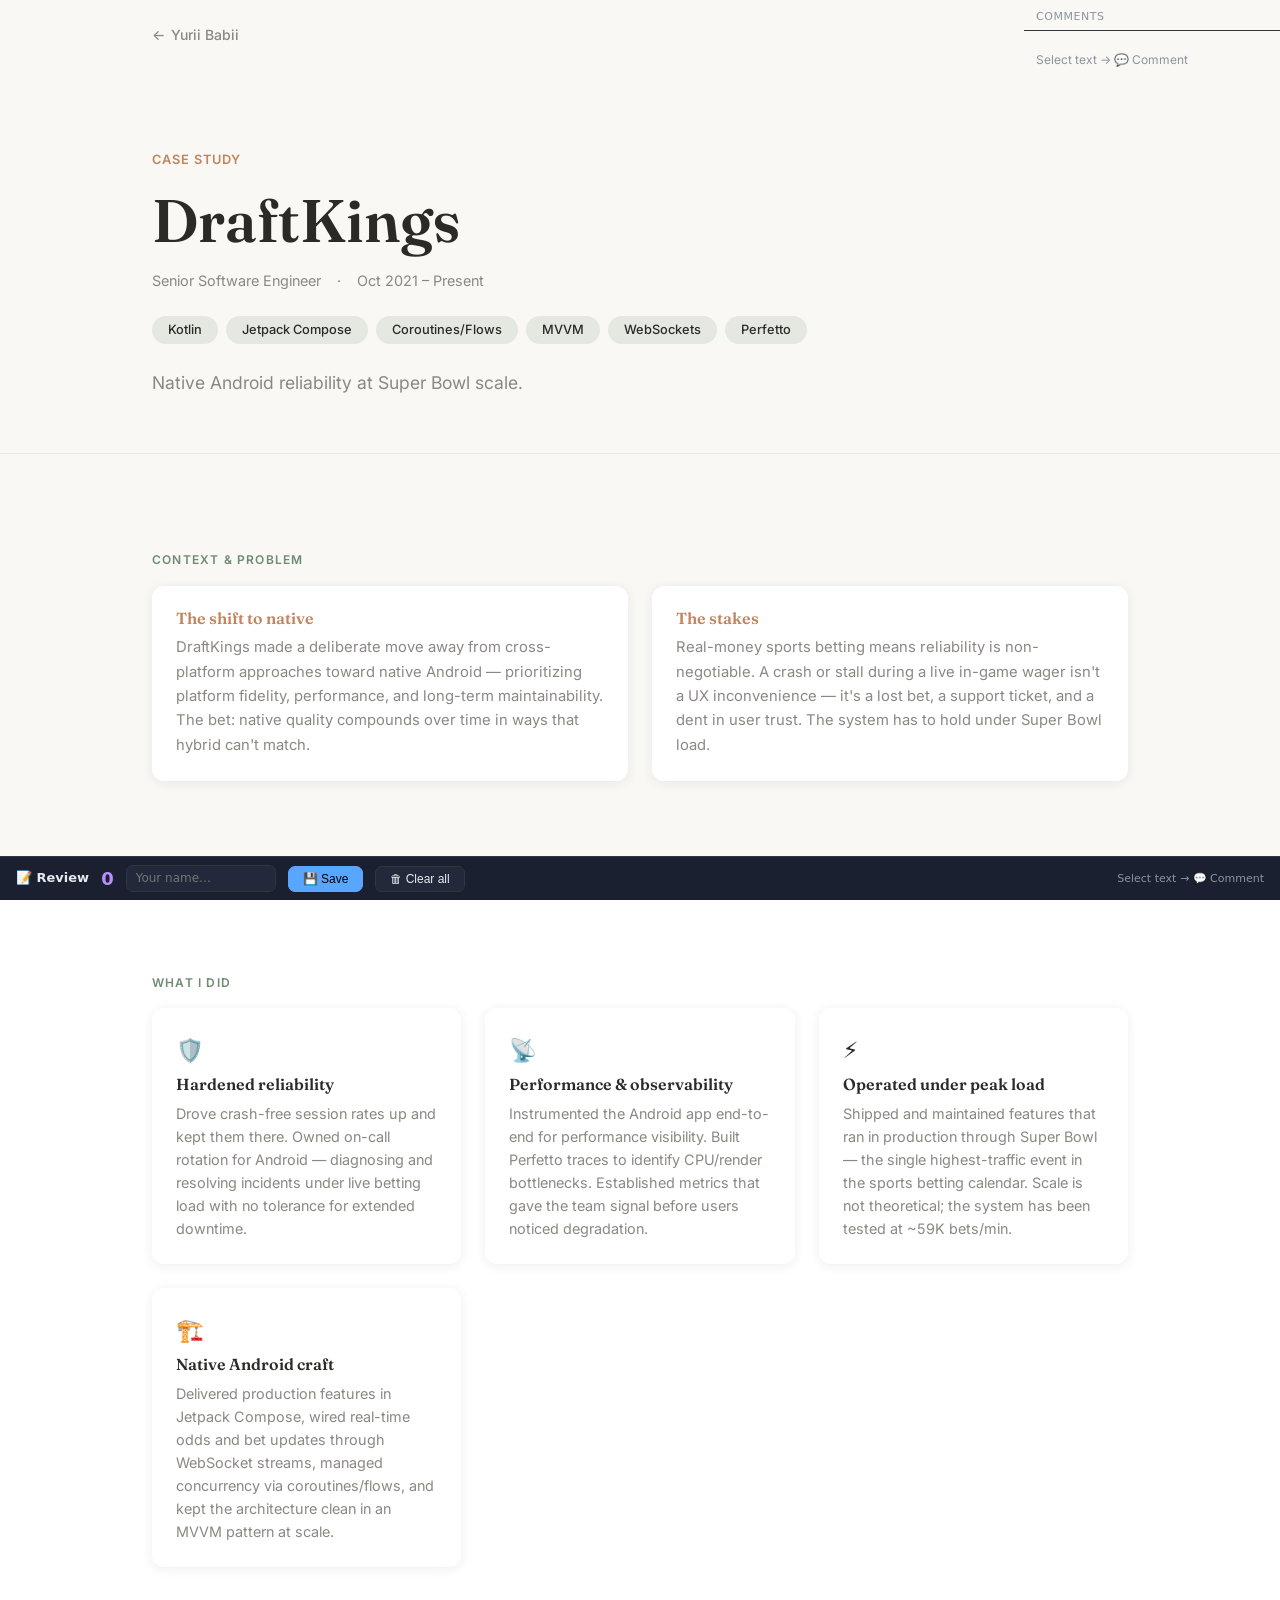
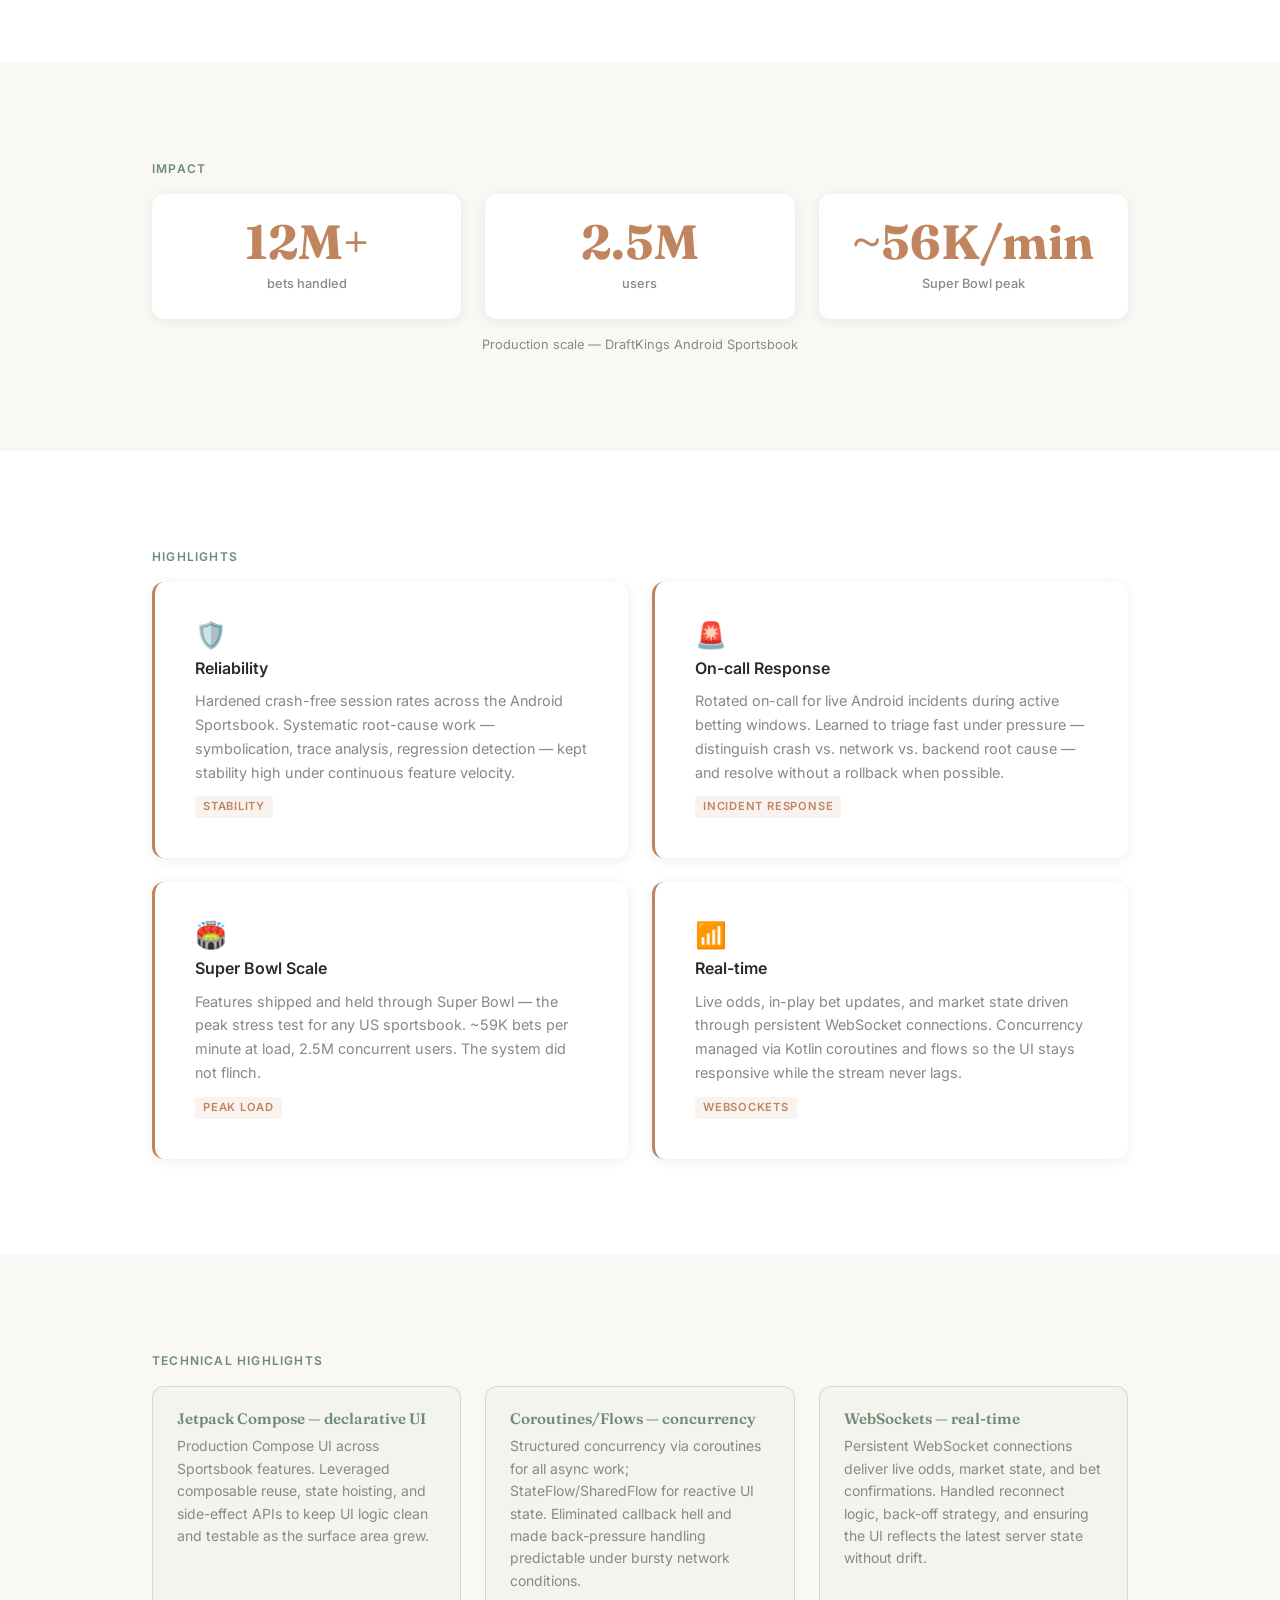
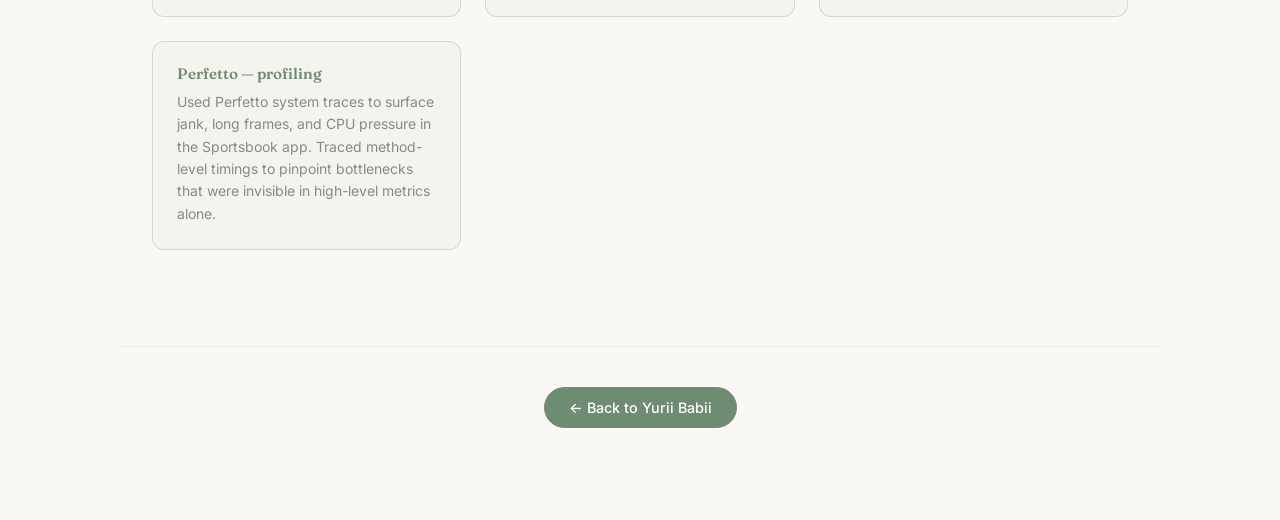
==== case-studies/draftkings.html @ 4979be78 "feat: DraftKings case study (scale + reliability, no screenshots) Co-Authored-By: Claude Sonnet 4.5 " ====
<!DOCTYPE html>
<html lang="en">
<head>
  <meta charset="UTF-8" />
  <meta name="viewport" content="width=device-width, initial-scale=1.0" />
  <title>DraftKings — Case Study — Yurii Babii</title>
  <meta name="description" content="Senior Software Engineer at DraftKings — native Android reliability at Super Bowl scale: 12M+ bets handled, 2.5M users, ~59K bets/min peak." />

  <!-- Open Graph -->
  <meta property="og:title" content="DraftKings — Case Study — Yurii Babii" />
  <meta property="og:description" content="Native Android reliability at Super Bowl scale — Kotlin, Jetpack Compose, WebSockets, Perfetto profiling." />
  <meta property="og:type" content="article" />
  <meta property="og:url" content="https://yuriibabii.github.io/case-studies/draftkings.html" />
  <meta property="og:image" content="../assets/og-image.png" />

  <!-- Favicon -->
  <link rel="icon" href="../assets/favicon.svg" type="image/svg+xml" />

  <!-- Fonts -->
  <link rel="preconnect" href="https://fonts.googleapis.com" />
  <link rel="preconnect" href="https://fonts.gstatic.com" crossorigin />
  <link rel="stylesheet" href="https://fonts.googleapis.com/css2?family=Fraunces:opsz,wght@9..144,400;9..144,600&family=Inter:wght@400;500;600&display=swap" />

  <!-- Shared styles -->
  <link rel="stylesheet" href="../css/style.css" />

  <style>
    /* ── Back link ─────────────────────────────────────── */
    .back-link {
      display: inline-flex;
      align-items: center;
      gap: 0.4rem;
      color: var(--muted);
      text-decoration: none;
      font-size: 0.875rem;
      font-weight: 500;
      padding-block: var(--s4);
      transition: color 0.2s;
    }
    .back-link:hover { color: var(--text); }
    .back-link::before { content: '←'; }

    /* ── Hero ──────────────────────────────────────────── */
    .cs-hero {
      padding-block: clamp(2.5rem, 7vw, 5rem) clamp(2rem, 5vw, 3.5rem);
      border-bottom: 1px solid color-mix(in srgb, var(--text) 8%, transparent);
    }

    .cs-hero__eyebrow {
      font-size: 0.8rem;
      font-weight: 600;
      letter-spacing: 0.08em;
      text-transform: uppercase;
      color: var(--clay);
      margin-bottom: var(--s3);
    }

    .cs-hero h1 {
      margin-bottom: var(--s3);
    }

    .cs-hero__meta {
      display: flex;
      flex-wrap: wrap;
      gap: var(--s3);
      align-items: center;
      margin-bottom: var(--s4);
      font-size: 0.9rem;
      color: var(--muted);
    }

    .cs-hero__meta span {
      display: inline-flex;
      align-items: center;
      gap: 0.3rem;
    }

    .cs-hero__chips {
      display: flex;
      flex-wrap: wrap;
      gap: var(--s2);
      margin-bottom: var(--s4);
    }

    .cs-hero__sub {
      font-size: 1.1rem;
      line-height: 1.65;
      color: var(--muted);
      max-width: 640px;
    }

    /* ── Section headings ──────────────────────────────── */
    .cs-section-label {
      font-size: 0.75rem;
      font-weight: 600;
      letter-spacing: 0.1em;
      text-transform: uppercase;
      color: var(--sage);
      margin-bottom: var(--s3);
    }

    /* ── Context ───────────────────────────────────────── */
    .cs-context-grid {
      display: grid;
      grid-template-columns: 1fr 1fr;
      gap: var(--s4);
    }

    @media (max-width: 680px) {
      .cs-context-grid { grid-template-columns: 1fr; }
    }

    .cs-context-card {
      padding: var(--s4);
      border-radius: var(--r);
      background: #fff;
      box-shadow: var(--shadow);
    }

    .cs-context-card h3 {
      font-size: 1rem;
      margin-bottom: var(--s2);
      color: var(--clay);
    }

    .cs-context-card p {
      font-size: 0.925rem;
      color: var(--muted);
      line-height: 1.65;
    }

    /* ── What I did ────────────────────────────────────── */
    .cs-actions {
      display: grid;
      grid-template-columns: repeat(auto-fill, minmax(280px, 1fr));
      gap: var(--s4);
    }

    .cs-action-card {
      padding: var(--s4);
      border-radius: var(--r);
      background: #fff;
      box-shadow: var(--shadow);
    }

    .cs-action-card__icon {
      font-size: 1.4rem;
      margin-bottom: var(--s2);
    }

    .cs-action-card h3 {
      font-size: 1rem;
      margin-bottom: var(--s2);
    }

    .cs-action-card p {
      font-size: 0.9rem;
      color: var(--muted);
      line-height: 1.6;
    }

    /* ── Metrics grid ──────────────────────────────────── */
    .metrics-grid {
      display: grid;
      grid-template-columns: repeat(3, 1fr);
      gap: var(--s4);
    }

    @media (max-width: 800px) {
      .metrics-grid { grid-template-columns: repeat(2, 1fr); }
    }

    @media (max-width: 400px) {
      .metrics-grid { grid-template-columns: 1fr; }
    }

    .metric__label {
      font-size: 0.8rem;
      color: var(--muted);
      margin-top: var(--s2);
      font-weight: 500;
    }

    .metrics-caption {
      margin-top: var(--s3);
      font-size: 0.8rem;
      color: var(--muted);
      text-align: center;
    }

    /* ── Highlights callout grid ───────────────────────── */
    .highlights-grid {
      display: grid;
      grid-template-columns: repeat(2, 1fr);
      gap: var(--s4);
    }

    @media (max-width: 680px) {
      .highlights-grid { grid-template-columns: 1fr; }
    }

    .highlight-card {
      padding: var(--s5);
      border-radius: var(--r);
      background: #fff;
      box-shadow: var(--shadow);
      border-left: 3px solid var(--clay);
      display: flex;
      flex-direction: column;
      gap: var(--s2);
    }

    .highlight-card__icon {
      font-size: 1.6rem;
      line-height: 1;
    }

    .highlight-card__title {
      font-size: 1rem;
      font-weight: 600;
      color: var(--text);
    }

    .highlight-card__body {
      font-size: 0.9rem;
      color: var(--muted);
      line-height: 1.65;
    }

    .highlight-card__tag {
      display: inline-block;
      font-size: 0.7rem;
      font-weight: 600;
      letter-spacing: 0.07em;
      text-transform: uppercase;
      color: var(--clay);
      background: color-mix(in srgb, var(--clay) 10%, transparent);
      border-radius: 4px;
      padding: 2px 8px;
      margin-top: var(--s1);
      align-self: flex-start;
    }

    /* ── Tech stack callouts ───────────────────────────── */
    .tech-grid {
      display: grid;
      grid-template-columns: repeat(auto-fill, minmax(240px, 1fr));
      gap: var(--s4);
    }

    .tech-card {
      padding: var(--s4);
      border-radius: var(--r);
      border: 1px solid color-mix(in srgb, var(--sage) 25%, transparent);
      background: color-mix(in srgb, var(--sage) 4%, var(--bg));
    }

    .tech-card h3 {
      font-size: 0.95rem;
      color: var(--sage);
      margin-bottom: var(--s2);
    }

    .tech-card p {
      font-size: 0.875rem;
      color: var(--muted);
      line-height: 1.6;
    }

    /* ── Footer ────────────────────────────────────────── */
    .cs-footer {
      border-top: 1px solid color-mix(in srgb, var(--text) 8%, transparent);
      padding-block: var(--s5);
      display: flex;
      align-items: center;
      justify-content: center;
    }
  </style>
</head>
<body>

  <!-- Back link -->
  <div class="container">
    <a class="back-link" href="../index.html">Yurii Babii</a>
  </div>

  <!-- ── Hero ──────────────────────────────────────────── -->
  <header class="cs-hero">
    <div class="container">
      <p class="cs-hero__eyebrow">Case Study</p>
      <h1>DraftKings</h1>
      <div class="cs-hero__meta">
        <span>Senior Software Engineer</span>
        <span>·</span>
        <span>Oct 2021 – Present</span>
      </div>
      <div class="cs-hero__chips">
        <span class="chip">Kotlin</span>
        <span class="chip">Jetpack Compose</span>
        <span class="chip">Coroutines/Flows</span>
        <span class="chip">MVVM</span>
        <span class="chip">WebSockets</span>
        <span class="chip">Perfetto</span>
      </div>
      <p class="cs-hero__sub">Native Android reliability at Super Bowl scale.</p>
    </div>
  </header>

  <!-- ── Context / Problem ──────────────────────────────── -->
  <section class="section" id="sec-context">
    <div class="container">
      <p class="cs-section-label reveal">Context &amp; Problem</p>
      <div class="cs-context-grid reveal">
        <div class="cs-context-card">
          <h3>The shift to native</h3>
          <p>DraftKings made a deliberate move away from cross-platform approaches toward native Android — prioritizing platform fidelity, performance, and long-term maintainability. The bet: native quality compounds over time in ways that hybrid can't match.</p>
        </div>
        <div class="cs-context-card">
          <h3>The stakes</h3>
          <p>Real-money sports betting means reliability is non-negotiable. A crash or stall during a live in-game wager isn't a UX inconvenience — it's a lost bet, a support ticket, and a dent in user trust. The system has to hold under Super Bowl load.</p>
        </div>
      </div>
    </div>
  </section>

  <!-- ── What I Did ─────────────────────────────────────── -->
  <section class="section" id="sec-actions" style="background:#fff;">
    <div class="container">
      <p class="cs-section-label reveal">What I Did</p>
      <div class="cs-actions">
        <div class="cs-action-card reveal">
          <div class="cs-action-card__icon">🛡️</div>
          <h3>Hardened reliability</h3>
          <p>Drove crash-free session rates up and kept them there. Owned on-call rotation for Android — diagnosing and resolving incidents under live betting load with no tolerance for extended downtime.</p>
        </div>
        <div class="cs-action-card reveal">
          <div class="cs-action-card__icon">📡</div>
          <h3>Performance &amp; observability</h3>
          <p>Instrumented the Android app end-to-end for performance visibility. Built Perfetto traces to identify CPU/render bottlenecks. Established metrics that gave the team signal before users noticed degradation.</p>
        </div>
        <div class="cs-action-card reveal">
          <div class="cs-action-card__icon">⚡</div>
          <h3>Operated under peak load</h3>
          <p>Shipped and maintained features that ran in production through Super Bowl — the single highest-traffic event in the sports betting calendar. Scale is not theoretical; the system has been tested at ~59K bets/min.</p>
        </div>
        <div class="cs-action-card reveal">
          <div class="cs-action-card__icon">🏗️</div>
          <h3>Native Android craft</h3>
          <p>Delivered production features in Jetpack Compose, wired real-time odds and bet updates through WebSocket streams, managed concurrency via coroutines/flows, and kept the architecture clean in an MVVM pattern at scale.</p>
        </div>
      </div>
    </div>
  </section>

  <!-- ── Impact ─────────────────────────────────────────── -->
  <section class="section" id="sec-impact">
    <div class="container">
      <p class="cs-section-label reveal">Impact</p>
      <div class="metrics-grid reveal">
        <div class="metric">
          <span class="metric__num">12M+</span>
          <span class="metric__label">bets handled</span>
        </div>
        <div class="metric">
          <span class="metric__num">2.5M</span>
          <span class="metric__label">users</span>
        </div>
        <div class="metric">
          <span class="metric__num" data-count="59" data-prefix="~" data-suffix="K/min"></span>
          <span class="metric__label">Super Bowl peak</span>
        </div>
      </div>
      <p class="metrics-caption">Production scale — DraftKings Android Sportsbook</p>
    </div>
  </section>

  <!-- ── Highlights ─────────────────────────────────────── -->
  <section class="section" id="sec-highlights" style="background:#fff;">
    <div class="container">
      <p class="cs-section-label reveal">Highlights</p>
      <div class="highlights-grid reveal">
        <div class="highlight-card">
          <div class="highlight-card__icon">🛡️</div>
          <div class="highlight-card__title">Reliability</div>
          <div class="highlight-card__body">Hardened crash-free session rates across the Android Sportsbook. Systematic root-cause work — symbolication, trace analysis, regression detection — kept stability high under continuous feature velocity.</div>
          <span class="highlight-card__tag">Stability</span>
        </div>
        <div class="highlight-card">
          <div class="highlight-card__icon">🚨</div>
          <div class="highlight-card__title">On-call Response</div>
          <div class="highlight-card__body">Rotated on-call for live Android incidents during active betting windows. Learned to triage fast under pressure — distinguish crash vs. network vs. backend root cause — and resolve without a rollback when possible.</div>
          <span class="highlight-card__tag">Incident Response</span>
        </div>
        <div class="highlight-card">
          <div class="highlight-card__icon">🏟️</div>
          <div class="highlight-card__title">Super Bowl Scale</div>
          <div class="highlight-card__body">Features shipped and held through Super Bowl — the peak stress test for any US sportsbook. ~59K bets per minute at load, 2.5M concurrent users. The system did not flinch.</div>
          <span class="highlight-card__tag">Peak Load</span>
        </div>
        <div class="highlight-card">
          <div class="highlight-card__icon">📶</div>
          <div class="highlight-card__title">Real-time</div>
          <div class="highlight-card__body">Live odds, in-play bet updates, and market state driven through persistent WebSocket connections. Concurrency managed via Kotlin coroutines and flows so the UI stays responsive while the stream never lags.</div>
          <span class="highlight-card__tag">WebSockets</span>
        </div>
      </div>
    </div>
  </section>

  <!-- ── Tech callouts ──────────────────────────────────── -->
  <section class="section" id="sec-tech">
    <div class="container">
      <p class="cs-section-label reveal">Technical Highlights</p>
      <div class="tech-grid reveal">
        <div class="tech-card">
          <h3>Jetpack Compose — declarative UI</h3>
          <p>Production Compose UI across Sportsbook features. Leveraged composable reuse, state hoisting, and side-effect APIs to keep UI logic clean and testable as the surface area grew.</p>
        </div>
        <div class="tech-card">
          <h3>Coroutines/Flows — concurrency</h3>
          <p>Structured concurrency via coroutines for all async work; StateFlow/SharedFlow for reactive UI state. Eliminated callback hell and made back-pressure handling predictable under bursty network conditions.</p>
        </div>
        <div class="tech-card">
          <h3>WebSockets — real-time</h3>
          <p>Persistent WebSocket connections deliver live odds, market state, and bet confirmations. Handled reconnect logic, back-off strategy, and ensuring the UI reflects the latest server state without drift.</p>
        </div>
        <div class="tech-card">
          <h3>Perfetto — profiling</h3>
          <p>Used Perfetto system traces to surface jank, long frames, and CPU pressure in the Sportsbook app. Traced method-level timings to pinpoint bottlenecks that were invisible in high-level metrics alone.</p>
        </div>
      </div>
    </div>
  </section>

  <!-- ── Footer / back link ────────────────────────────── -->
  <footer class="cs-footer container" id="sec-footer">
    <a class="btn btn-primary" href="../index.html">← Back to Yurii Babii</a>
  </footer>

  <!-- JS -->
  <script src="../js/main.js"></script>

<!-- ============ CLAUDE REVIEW WIDGET — do not remove or rename ids ============ -->
<script id="review-data" type="application/json">{"version":1,"comments":[]}</script>
<style>
#cr-bubble{position:fixed;z-index:100000;background:#1f2330;border:1px solid rgba(88,166,255,.5);border-radius:8px;padding:4px;display:none;box-shadow:0 4px 16px rgba(0,0,0,.5)}
#cr-bubble.cr-open{display:flex}
#cr-bubble-btn{font-size:12px;padding:5px 12px;border-radius:6px;cursor:pointer;border:none;background:transparent;color:#e8eaf0;white-space:nowrap}
#cr-bubble-btn:hover{background:rgba(88,166,255,.2);color:#58a6ff}
#cr-popover{position:fixed;z-index:99999;width:320px;background:#1e2736;border:1px solid rgba(88,166,255,.4);border-radius:12px;box-shadow:0 8px 32px rgba(0,0,0,.6);padding:14px;display:none;font:13px/1.5 system-ui,sans-serif}
#cr-popover.cr-open{display:block}
#cr-popover-header{display:flex;align-items:center;justify-content:space-between;margin-bottom:8px}
#cr-popover-title{font-size:11px;font-weight:600;color:#58a6ff;text-transform:uppercase;letter-spacing:.05em}
#cr-popover-close{cursor:pointer;color:#8b949e;font-size:15px;padding:2px 6px;border-radius:5px;border:none;background:none}
#cr-popover-close:hover{background:#21293a;color:#e8eaf0}
#cr-popover-quote{font-size:11px;font-style:italic;color:#bc8cff;border-left:2px solid #bc8cff;padding-left:7px;margin-bottom:10px;max-height:48px;overflow:hidden}
#cr-popover textarea{width:100%;box-sizing:border-box;min-height:80px;resize:vertical;background:#21293a;border:1px solid #30363d;border-radius:7px;color:#e8eaf0;font:inherit;padding:7px 9px;outline:none}
#cr-popover textarea:focus{border-color:#58a6ff}
#cr-popover-actions{display:flex;gap:6px;margin-top:8px;justify-content:flex-end}
#cr-popover-actions button{font-size:12px;padding:5px 12px;border-radius:7px;cursor:pointer;border:1px solid #30363d;background:#21293a;color:#e8eaf0}
#cr-popover-actions button:hover{border-color:#58a6ff;color:#58a6ff}
#cr-popover-save{background:#58a6ff!important;color:#000!important;border-color:#58a6ff!important}
#cr-popover-save:hover{background:#7dbfff!important}
#cr-popover-del{color:#f85149!important;border-color:rgba(248,81,73,.35)!important}
#cr-popover-del:hover{background:rgba(248,81,73,.1)!important}
.cr-hl{background:rgba(188,140,255,.2);border-bottom:2px solid #bc8cff;cursor:pointer;border-radius:2px}
.cr-hl:hover{background:rgba(188,140,255,.35)}
.cr-hl.cr-resolved{background:rgba(63,185,80,.15);border-bottom-color:#3fb950;opacity:.7}
#cr-panel{position:fixed;top:0;right:0;bottom:44px;width:20%;min-width:200px;max-width:300px;background:transparent;display:flex;flex-direction:column;z-index:99998;pointer-events:none;transition:background .2s}
#cr-panel.cr-has{background:rgba(13,17,23,.92);border-left:1px solid #30363d;pointer-events:all}
#cr-panel-head{padding:10px 12px 7px;border-bottom:1px solid #30363d;display:flex;align-items:center;flex-shrink:0}
#cr-panel-label{font-size:11px;font-weight:600;color:#8b949e;text-transform:uppercase;letter-spacing:.05em;font:11px/1.2 system-ui,sans-serif}
#cr-panel-count{font-size:13px;font-weight:700;color:#bc8cff;margin-left:auto}
#cr-panel-body{flex:1;overflow-y:auto;padding:6px 0}
#cr-panel-body::-webkit-scrollbar{width:3px}
#cr-panel-body::-webkit-scrollbar-thumb{background:#30363d;border-radius:3px}
#cr-panel-empty{font-size:12px;color:#8b949e;padding:14px 12px;line-height:1.5;display:none}
.cr-item{padding:9px 12px;border-bottom:1px solid rgba(48,54,61,.5);transition:background .1s}
.cr-item:hover{background:rgba(88,166,255,.05)}
.cr-item-n{font-size:10px;color:#8b949e;margin-bottom:3px;font:10px/1.2 system-ui,sans-serif}
.cr-item-q{font-size:11px;font-style:italic;color:#bc8cff;border-left:2px solid #bc8cff;padding-left:5px;margin-bottom:4px;cursor:pointer;display:-webkit-box;-webkit-line-clamp:2;-webkit-box-orient:vertical;overflow:hidden}
.cr-item-q:hover{color:#d4a8ff}
.cr-item-t{font-size:12px;color:#e8eaf0;line-height:1.4;cursor:pointer}
.cr-item-t:hover{color:#58a6ff}
.cr-item-m{font-size:10px;color:#8b949e;margin-top:3px;font:10px/1.2 system-ui,sans-serif}
.cr-item-acts{margin-top:4px;display:flex;gap:6px}
.cr-item-del{font-size:10px;color:#f85149;cursor:pointer;padding:1px 6px;border-radius:4px;border:1px solid rgba(248,81,73,.25);background:none}
.cr-item-del:hover{background:rgba(248,81,73,.1)}
.cr-item-resolve{font-size:10px;color:#3fb950;cursor:pointer;padding:1px 6px;border-radius:4px;border:1px solid rgba(63,185,80,.35);background:none}
.cr-item-resolve:hover{background:rgba(63,185,80,.12)}
.cr-item-reopen{font-size:10px;color:#8b949e;cursor:pointer;padding:1px 6px;border-radius:4px;border:1px solid rgba(139,148,158,.3);background:none}
.cr-item-reopen:hover{background:rgba(139,148,158,.12)}
.cr-item.cr-arch{opacity:.5}
.cr-item.cr-arch:hover{opacity:.85}
.cr-panel-section{font:10px/1.2 system-ui,sans-serif;font-weight:600;color:#8b949e;text-transform:uppercase;letter-spacing:.05em;padding:9px 12px 4px;border-top:1px solid #30363d;border-bottom:1px solid rgba(48,54,61,.5)}
#cr-bar{position:fixed;bottom:0;left:0;right:0;height:44px;background:#1a2030;border-top:1px solid #30363d;display:flex;align-items:center;gap:12px;padding:0 16px;font:12px/1.4 system-ui,sans-serif;z-index:99997}
#cr-bar b{font-size:13px;font-weight:600;color:#e8eaf0}
#cr-bar .cr-cnt{font-size:18px;font-weight:700;color:#bc8cff}
#cr-bar input{font-size:12px;padding:4px 9px;border-radius:7px;border:1px solid #30363d;background:#21293a;color:#e8eaf0;outline:none;width:150px;font:inherit}
#cr-bar input:focus{border-color:#58a6ff}
#cr-bar button{font-size:12px;padding:5px 14px;border-radius:7px;cursor:pointer;border:1px solid #30363d;background:#21293a;color:#e8eaf0}
#cr-bar button:hover{border-color:#58a6ff;color:#58a6ff}
#cr-bar .cr-save-btn{background:#58a6ff;color:#000;border-color:#58a6ff}
#cr-bar .cr-save-btn:hover{background:#7dbfff}
#cr-bar .cr-hint{font-size:11px;color:#8b949e;margin-left:auto}
#cr-toast{position:fixed;bottom:54px;left:50%;transform:translateX(-50%);background:#1f2330;color:#e8eaf0;padding:8px 16px;border-radius:8px;font:13px system-ui,sans-serif;z-index:100001;opacity:0;transition:opacity .2s;pointer-events:none}
#cr-toast.cr-show{opacity:1}
body.cr-has-panel{padding-right:calc(20% + 4px)}
body{padding-bottom:52px}
@media print{#cr-bubble,#cr-popover,#cr-panel,#cr-bar,#cr-toast{display:none!important}body{padding:0!important}}
</style>

<div id="cr-bubble"><button id="cr-bubble-btn">💬 Comment</button></div>
<div id="cr-popover">
  <div id="cr-popover-header"><span id="cr-popover-title">Comment</span><button id="cr-popover-close">✕</button></div>
  <div id="cr-popover-quote"></div>
  <textarea id="cr-popover-ta" placeholder="Your comment…"></textarea>
  <div id="cr-popover-actions">
    <button id="cr-popover-del" style="display:none">Delete</button>
    <button id="cr-popover-cancel">Cancel</button>
    <button id="cr-popover-save">Save</button>
  </div>
</div>
<div id="cr-panel">
  <div id="cr-panel-head"><span id="cr-panel-label">Comments</span><span id="cr-panel-count"></span></div>
  <div id="cr-panel-body">
    <div id="cr-panel-empty">Select text → 💬 Comment</div>
    <div id="cr-panel-list"></div>
  </div>
</div>
<div id="cr-bar">
  <b>📝 Review</b><span class="cr-cnt" id="cr-cnt">0</span>
  <input id="cr-reviewer" placeholder="Your name…" />
  <button class="cr-save-btn" id="cr-save">💾 Save</button>
  <button id="cr-clear">🗑 Clear all</button>
  <span class="cr-hint">Select text → 💬 Comment</span>
</div>
<div id="cr-toast"></div>

<script>
(function(){
"use strict";
var DATA=document.getElementById('review-data');
var LS='cr2:'+(location.pathname||document.title);
var store={version:1,comments:[]};
try{var emb=JSON.parse(DATA.textContent);if(emb&&emb.comments)store=emb;}catch(e){}
try{var lsd=JSON.parse(localStorage.getItem(LS));if(lsd&&lsd.comments&&lsd.comments.length>=store.comments.length)store=lsd;}catch(e){}
var fileHandle=null,pendingRange=null,pendingQuote=null,editingId=null;
function uid(){return 'c'+Date.now().toString(36)+Math.random().toString(36).slice(2,6);}
function nowStr(){return new Date().toLocaleString();}
function esc(s){return String(s||'').replace(/[&<>"]/g,function(c){return{'&':'&amp;','<':'&lt;','>':'&gt;','"':'&quot;'}[c];});}
function toast(m){var t=document.getElementById('cr-toast');t.textContent=m;t.classList.add('cr-show');setTimeout(function(){t.classList.remove('cr-show');},1800);}
function persist(){try{localStorage.setItem(LS,JSON.stringify(store));}catch(e){}DATA.textContent=JSON.stringify(store,null,2);renderPanel();updateCount();}
function nearestId(node){var el=node.nodeType===3?node.parentElement:node;while(el&&el!==document.body){if(el.id&&!el.id.startsWith('cr-'))return el.id;el=el.parentElement;}return'';}
function applyHL(range,id,resolved){var span=document.createElement('span');span.className='cr-hl'+(resolved?' cr-resolved':'');span.setAttribute('data-cid',id);try{range.surroundContents(span);}catch(e){try{var f=range.extractContents();span.appendChild(f);range.insertNode(span);}catch(e2){return;}}span.addEventListener('click',function(){scrollPanel(id);});}
function removeHL(id){document.querySelectorAll('.cr-hl[data-cid="'+id+'"]').forEach(function(s){var p=s.parentNode;while(s.firstChild)p.insertBefore(s.firstChild,s);p.removeChild(s);p.normalize();});}
function restoreHLs(){store.comments.forEach(function(c){if(!c.quote)return;var root=(c.anchor&&document.getElementById(c.anchor))||document.body;var walker=document.createTreeWalker(root,NodeFilter.SHOW_TEXT,{acceptNode:function(n){if(n.parentElement.closest('#cr-bubble,#cr-popover,#cr-panel,#cr-bar'))return NodeFilter.FILTER_REJECT;if(n.parentElement.classList.contains('cr-hl'))return NodeFilter.FILTER_REJECT;return n.nodeValue.indexOf(c.quote)>=0?NodeFilter.FILTER_ACCEPT:NodeFilter.FILTER_SKIP;}});var node=walker.nextNode();if(!node)return;var idx=node.nodeValue.indexOf(c.quote);var r=document.createRange();r.setStart(node,idx);r.setEnd(node,idx+c.quote.length);applyHL(r,c.id,c.status==='resolved');});}
var bubble=document.getElementById('cr-bubble');
document.addEventListener('mouseup',function(e){if(e.target.closest('#cr-bubble,#cr-popover,#cr-panel,#cr-bar'))return;setTimeout(function(){var sel=window.getSelection();if(!sel||sel.isCollapsed||sel.toString().trim().length<2){hideBubble();return;}var r=sel.getRangeAt(0).getBoundingClientRect();var bw=160,bh=34,left=r.left+r.width/2-bw/2,top=r.top-bh-8;if(top<8)top=r.bottom+8;left=Math.max(8,Math.min(left,window.innerWidth-bw-8));bubble.style.left=left+'px';bubble.style.top=top+'px';bubble.classList.add('cr-open');},10);});
document.addEventListener('mousedown',function(e){if(!e.target.closest('#cr-bubble')&&!e.target.closest('#cr-popover'))hideBubble();});
function hideBubble(){bubble.classList.remove('cr-open');}
document.getElementById('cr-bubble-btn').addEventListener('click',function(){var sel=window.getSelection();if(!sel||sel.isCollapsed)return;pendingRange=sel.getRangeAt(0).cloneRange();pendingQuote=sel.toString().trim().slice(0,250);editingId=null;hideBubble();sel.removeAllRanges();openPopover(pendingQuote,'',false);});
var popover=document.getElementById('cr-popover');
function openPopover(quote,text,showDel){document.getElementById('cr-popover-quote').textContent=quote.length>100?quote.slice(0,100)+'…':quote;document.getElementById('cr-popover-ta').value=text;document.getElementById('cr-popover-del').style.display=showDel?'inline-block':'none';popover.style.left=Math.max(8,(window.innerWidth-320)/2)+'px';popover.style.top=Math.max(8,(window.innerHeight-280)/2)+'px';popover.classList.add('cr-open');document.getElementById('cr-popover-ta').focus();}
function closePopover(){popover.classList.remove('cr-open');pendingRange=null;pendingQuote=null;editingId=null;}
document.getElementById('cr-popover-close').addEventListener('click',closePopover);
document.getElementById('cr-popover-cancel').addEventListener('click',closePopover);
document.getElementById('cr-popover-save').addEventListener('click',function(){var text=document.getElementById('cr-popover-ta').value.trim();if(!text){closePopover();return;}var reviewer=document.getElementById('cr-reviewer').value.trim()||'Reviewer';var ts=nowStr();if(editingId){var c=store.comments.find(function(x){return x.id===editingId;});if(c){c.text=text;c.reviewer=reviewer;c.ts=ts;removeHL(editingId);reHL(c);}}else{var id=uid();var anchor=pendingRange?nearestId(pendingRange.startContainer):'';store.comments.push({id:id,quote:pendingQuote||'',text:text,reviewer:reviewer,ts:ts,anchor:anchor,status:'open'});if(pendingRange)applyHL(pendingRange,id,false);}persist();closePopover();});
document.getElementById('cr-popover-del').addEventListener('click',function(){if(!editingId)return;removeHL(editingId);store.comments=store.comments.filter(function(x){return x.id!==editingId;});persist();closePopover();});
function reHL(c){if(!c.quote)return;var root=(c.anchor&&document.getElementById(c.anchor))||document.body;var walker=document.createTreeWalker(root,NodeFilter.SHOW_TEXT,{acceptNode:function(n){if(n.parentElement.closest('#cr-bubble,#cr-popover,#cr-panel,#cr-bar'))return NodeFilter.FILTER_REJECT;if(n.parentElement.classList.contains('cr-hl'))return NodeFilter.FILTER_REJECT;return n.nodeValue.indexOf(c.quote)>=0?NodeFilter.FILTER_ACCEPT:NodeFilter.FILTER_SKIP;}});var node=walker.nextNode();if(!node)return;var idx=node.nodeValue.indexOf(c.quote);var r=document.createRange();r.setStart(node,idx);r.setEnd(node,idx+c.quote.length);applyHL(r,c.id,c.status==='resolved');}
function makeItem(c,n){var div=document.createElement('div');div.className='cr-item'+(c.status==='resolved'?' cr-arch':'');div.setAttribute('data-cid',c.id);var rb=c.status==='resolved'?'<span class="cr-item-reopen" data-act="reopen">reopen</span>':'<span class="cr-item-resolve" data-act="resolve">resolve</span>';div.innerHTML='<div class="cr-item-n">#'+n+'</div>'+(c.quote?'<div class="cr-item-q">'+esc(c.quote.slice(0,90))+(c.quote.length>90?'…':'')+'</div>':'')+'<div class="cr-item-t">'+esc(c.text)+'</div>'+'<div class="cr-item-m">'+esc(c.reviewer)+' · '+esc(c.ts)+'</div>'+'<div class="cr-item-acts">'+rb+'<span class="cr-item-del" data-act="del">delete</span></div>';if(c.quote)div.querySelector('.cr-item-q').addEventListener('click',function(){scrollToHL(c.id);});div.querySelector('.cr-item-t').addEventListener('click',function(){editComment(c.id);});div.querySelector('.cr-item-del').addEventListener('click',function(e){e.stopPropagation();removeHL(c.id);store.comments=store.comments.filter(function(x){return x.id!==c.id;});persist();});div.querySelector('[data-act="resolve"],[data-act="reopen"]').addEventListener('click',function(e){e.stopPropagation();c.status=c.status==='resolved'?'open':'resolved';removeHL(c.id);reHL(c);persist();});return div;}
function renderPanel(){var panel=document.getElementById('cr-panel');var empty=document.getElementById('cr-panel-empty');var list=document.getElementById('cr-panel-list');var cnt=document.getElementById('cr-panel-count');if(!store.comments.length){panel.classList.remove('cr-has');document.body.classList.remove('cr-has-panel');empty.style.display='block';list.innerHTML='';cnt.textContent='';return;}panel.classList.add('cr-has');document.body.classList.add('cr-has-panel');empty.style.display='none';cnt.textContent=store.comments.length;list.innerHTML='';var open=store.comments.filter(function(c){return c.status!=='resolved';});var arch=store.comments.filter(function(c){return c.status==='resolved';});var n=0;open.forEach(function(c){list.appendChild(makeItem(c,++n));});if(arch.length){var h=document.createElement('div');h.className='cr-panel-section';h.textContent='Archived ('+arch.length+')';list.appendChild(h);arch.forEach(function(c){list.appendChild(makeItem(c,++n));});}}
function scrollPanel(id){var el=document.querySelector('#cr-panel-list .cr-item[data-cid="'+id+'"]');if(el)el.scrollIntoView({block:'nearest'});}
function scrollToHL(id){var el=document.querySelector('.cr-hl[data-cid="'+id+'"]');if(el)el.scrollIntoView({behavior:'smooth',block:'center'});}
function editComment(id){var c=store.comments.find(function(x){return x.id===id;});if(!c)return;editingId=id;pendingRange=null;pendingQuote=c.quote;openPopover(c.quote,c.text,true);}
function updateCount(){document.getElementById('cr-cnt').textContent=store.comments.length;}
function buildOutput(){DATA.textContent=JSON.stringify(store,null,2);var summary=store.comments.map(function(c){return'[#'+(c.anchor||'-')+'] ('+c.status+') quote="'+(c.quote||'').replace(/"/g,"'").slice(0,80)+'" :: '+c.text.replace(/\n/g,' ');}).join('\n');return'<!DOCTYPE html>\n<!-- CLAUDE-REVIEW-COMMENTS\n'+summary+'\nEND-CLAUDE-REVIEW-COMMENTS -->\n'+document.documentElement.outerHTML;}
function download(out){var b=new Blob([out],{type:'text/html'});var a=document.createElement('a');a.href=URL.createObjectURL(b);a.download=location.pathname.split('/').pop()||'review.html';document.body.appendChild(a);a.click();a.remove();toast('Downloaded — replace original with this file');}
document.getElementById('cr-save').addEventListener('click',async function(){var out=buildOutput();try{if(!fileHandle&&window.showSaveFilePicker)fileHandle=await window.showSaveFilePicker({suggestedName:location.pathname.split('/').pop()||'review.html',types:[{description:'HTML',accept:{'text/html':['.html']}}]});if(fileHandle){var w=await fileHandle.createWritable();await w.write(out);await w.close();toast('Saved ✓');return;}}catch(e){}download(out);});
document.getElementById('cr-clear').addEventListener('click',function(){if(!confirm('Delete all comments?'))return;store.comments.forEach(function(c){removeHL(c.id);});store.comments=[];persist();});
var rvField=document.getElementById('cr-reviewer');rvField.value=store.reviewer||'';rvField.addEventListener('input',function(){store.reviewer=rvField.value.trim();try{localStorage.setItem(LS,JSON.stringify(store));}catch(e){}DATA.textContent=JSON.stringify(store,null,2);});
restoreHLs();renderPanel();updateCount();
})();
</script>
<!-- ============ END CLAUDE REVIEW WIDGET ============ -->

</body>
</html>
---- css/style.css ----
/* ============================================================
   Design system — calm/warm palette, Fraunces + Inter
   ============================================================ */

/* 1. Custom properties */
:root {
  --bg:     #FAF8F4;
  --text:   #2B2A27;
  --sage:   #6E8B74;
  --clay:   #C0855F;
  --muted:  #8A8880;
  --maxw:   1040px;

  /* Spacing scale */
  --s1: 0.25rem;
  --s2: 0.5rem;
  --s3: 1rem;
  --s4: 1.5rem;
  --s5: 2.5rem;
  --s6: 4rem;

  /* Radius & shadow */
  --r:      0.75rem;
  --shadow: 0 2px 12px rgba(43, 42, 39, 0.08);
}

/* 2. Reset */
*, *::before, *::after {
  box-sizing: border-box;
  margin: 0;
}

html {
  scroll-behavior: smooth;
}

body {
  background: var(--bg);
  color: var(--text);
  font-family: Inter, system-ui, sans-serif;
  line-height: 1.6;
}

/* 3. Headings */
h1, h2, h3, h4, h5, h6 {
  font-family: 'Fraunces', Georgia, serif;
  line-height: 1.1;
  font-weight: 600;
}

h1 {
  font-size: clamp(2rem, 5vw + 1rem, 3.75rem);
}

h2 {
  font-size: clamp(1.5rem, 3vw + 0.75rem, 2.5rem);
}

h3 {
  font-size: 1.25rem;
}

/* 4. Container */
.container {
  max-width: var(--maxw, 1040px);
  margin-inline: auto;
  padding-inline: clamp(1rem, 4vw, 2rem);
}

/* 5. Section */
.section {
  padding-block: clamp(3rem, 8vw, 6rem);
}

/* 6. Buttons */
.btn {
  display: inline-flex;
  align-items: center;
  gap: var(--s2);
  padding: var(--s2) var(--s4);
  border-radius: 999px;
  border: 1.5px solid var(--text);
  background: transparent;
  color: var(--text);
  font-family: Inter, system-ui, sans-serif;
  font-size: 0.9rem;
  font-weight: 500;
  cursor: pointer;
  text-decoration: none;
  transition: opacity 0.2s, transform 0.2s;
}

.btn:hover {
  opacity: 0.75;
  transform: translateY(-1px);
}

.btn-primary {
  background: var(--sage);
  border-color: var(--sage);
  color: #fff;
}

.btn-primary:hover {
  opacity: 0.85;
  transform: translateY(-1px);
}

/* 7. Chip */
.chip {
  display: inline-block;
  padding: var(--s1) var(--s3);
  border-radius: 999px;
  background: color-mix(in srgb, var(--sage) 15%, var(--bg));
  color: var(--text);
  font-size: 0.8rem;
  font-weight: 500;
  white-space: nowrap;
}

/* 8. Card */
.card {
  border-radius: var(--r);
  background: #fff;
  box-shadow: var(--shadow);
  padding: var(--s4);
  transition: transform 0.25s, box-shadow 0.25s;
}

.card:hover {
  transform: translateY(-3px);
  box-shadow: 0 6px 24px rgba(43, 42, 39, 0.12);
}

a.card {
  text-decoration: none;
  color: inherit;
}

/* 9. Metric */
.metric {
  display: grid;
  place-items: center;
  text-align: center;
  padding: var(--s4);
  border-radius: var(--r);
  background: #fff;
  box-shadow: var(--shadow);
}

.metric__num {
  font-family: 'Fraunces', Georgia, serif;
  font-size: clamp(2rem, 4vw, 3rem);
  font-weight: 700;
  line-height: 1;
  color: var(--clay);
}

/* 10. Timeline */
.timeline {
  position: relative;
  padding-left: var(--s5);
}

.timeline::before {
  content: '';
  position: absolute;
  left: calc(var(--s3) - 0.5px);
  top: 0;
  bottom: 0;
  width: 1px;
  background: color-mix(in srgb, var(--sage) 40%, var(--bg));
}

.timeline__item {
  position: relative;
  padding-bottom: var(--s5);
}

.timeline__item:last-child {
  padding-bottom: 0;
}

.timeline__item::before {
  content: '';
  position: absolute;
  left: calc(-1 * var(--s5) + var(--s3) - 5px);
  top: 0.35em;
  width: 10px;
  height: 10px;
  border-radius: 50%;
  background: var(--sage);
  border: 2px solid var(--bg);
  box-shadow: 0 0 0 1.5px var(--sage);
}

/* 11. Reveal animation */
.reveal {
  opacity: 0;
  transform: translateY(16px);
  transition: opacity 0.6s, transform 0.6s;
}

.reveal.is-visible {
  opacity: 1;
  transform: none;
}

/* 12. Reduced motion */
@media (prefers-reduced-motion: reduce) {
  .reveal {
    opacity: 1;
    transform: none;
    transition: none;
  }

  html {
    scroll-behavior: auto;
  }
}

/* 13. Responsive — grids collapse to 1 col under 640px */
@media (max-width: 640px) {
  .metric,
  [class*="grid"] {
    grid-template-columns: 1fr !important;
  }
}
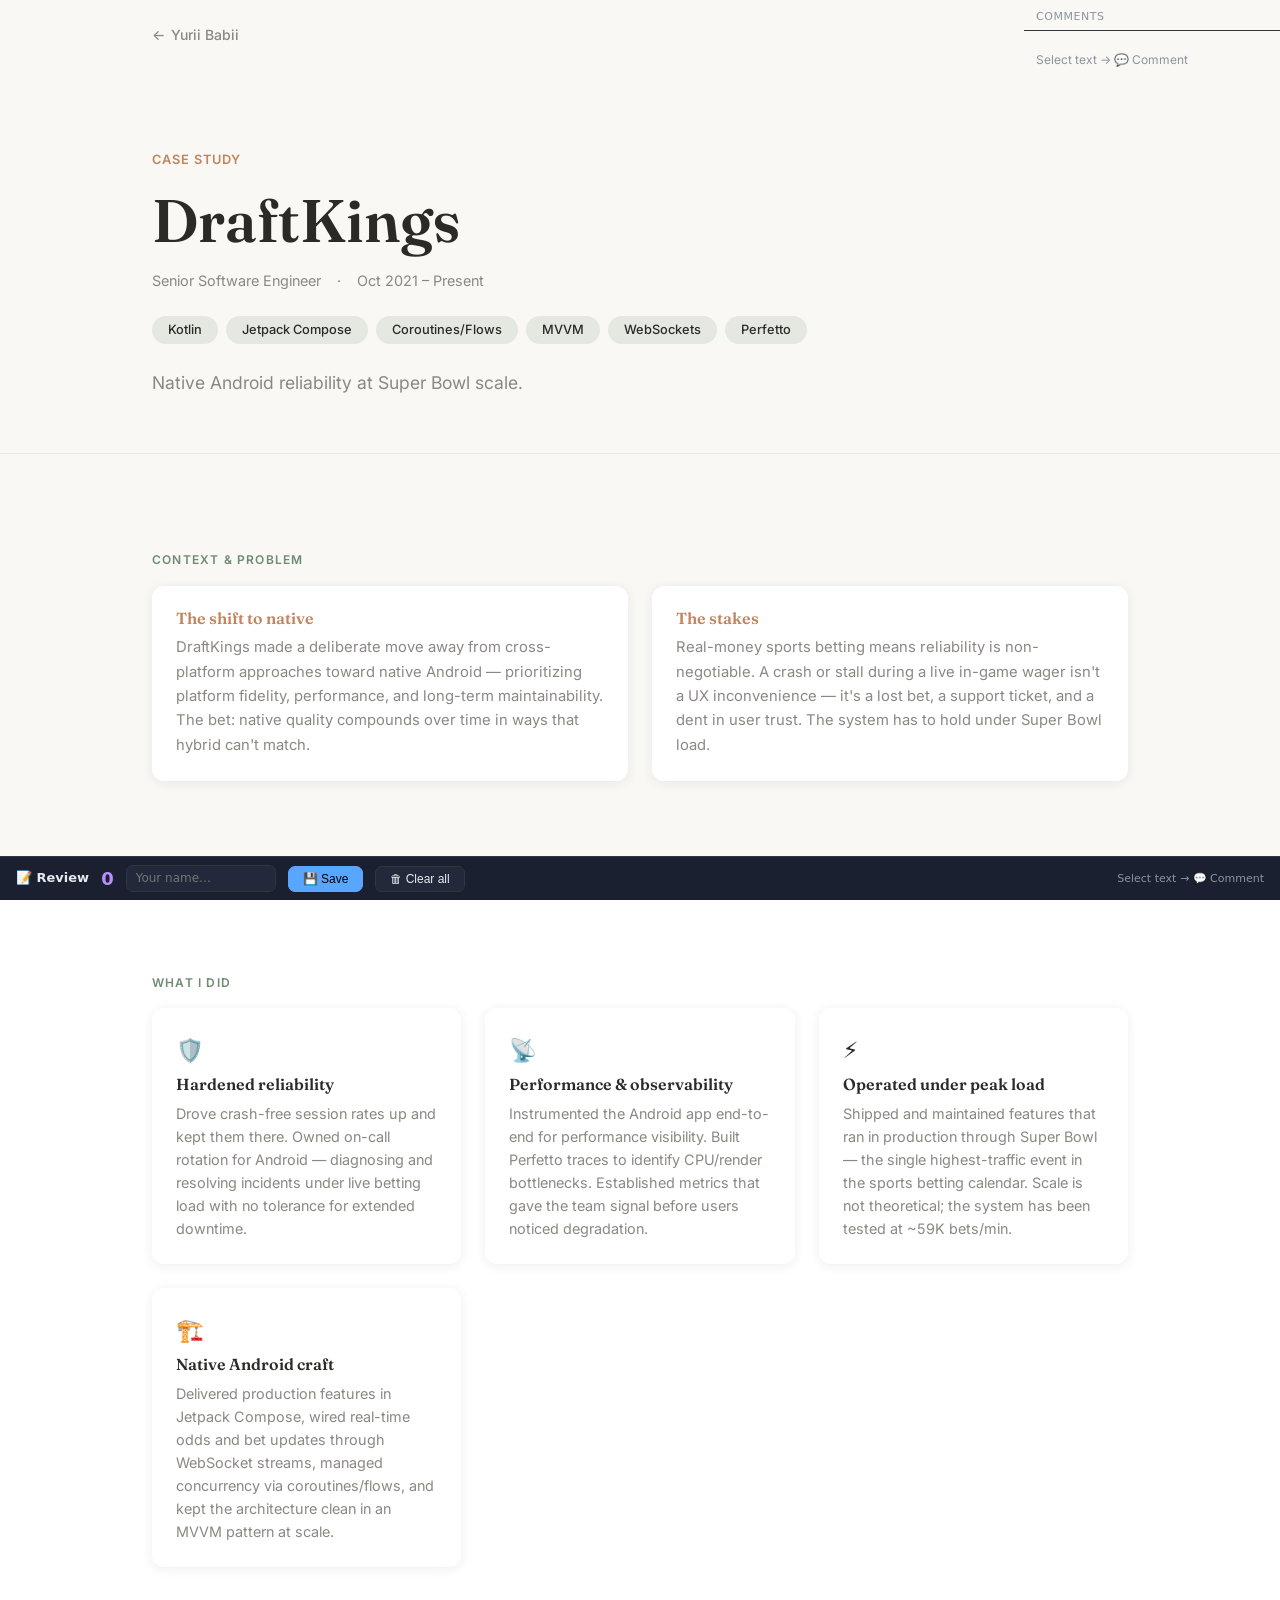
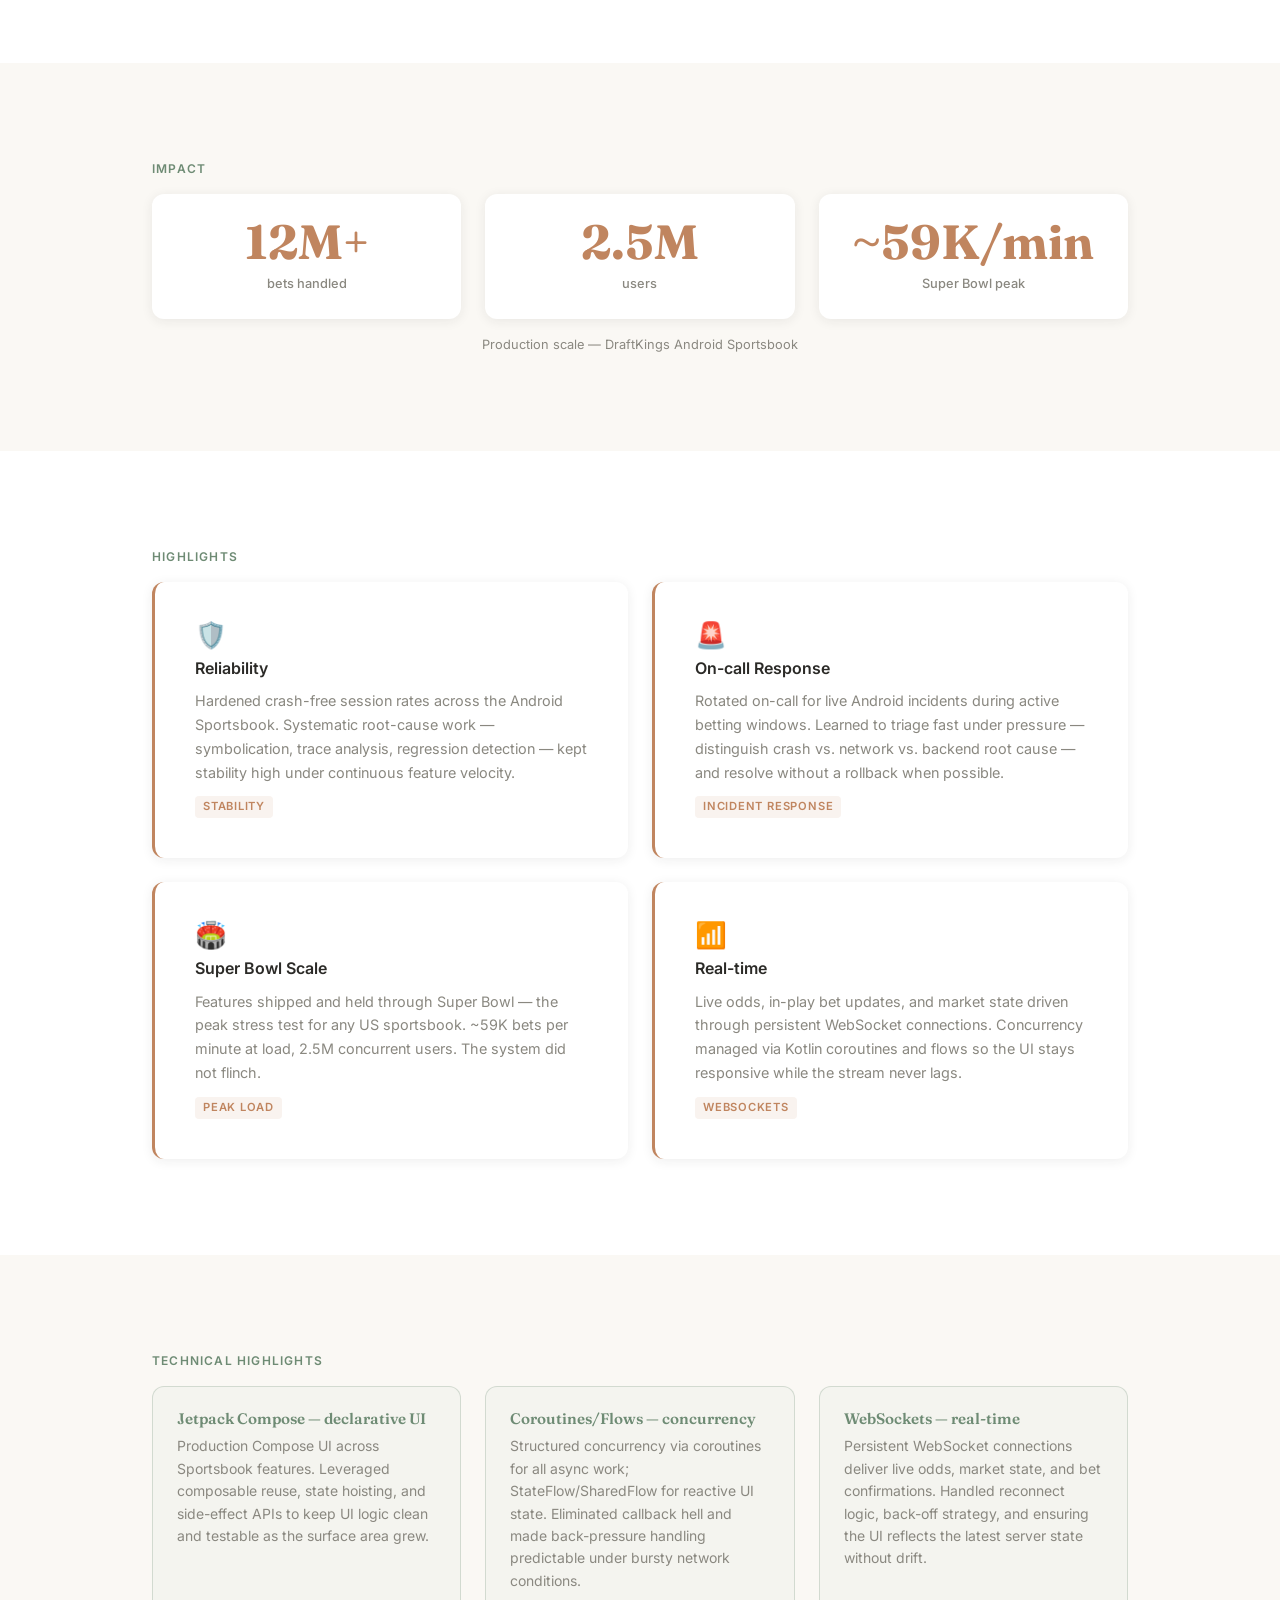
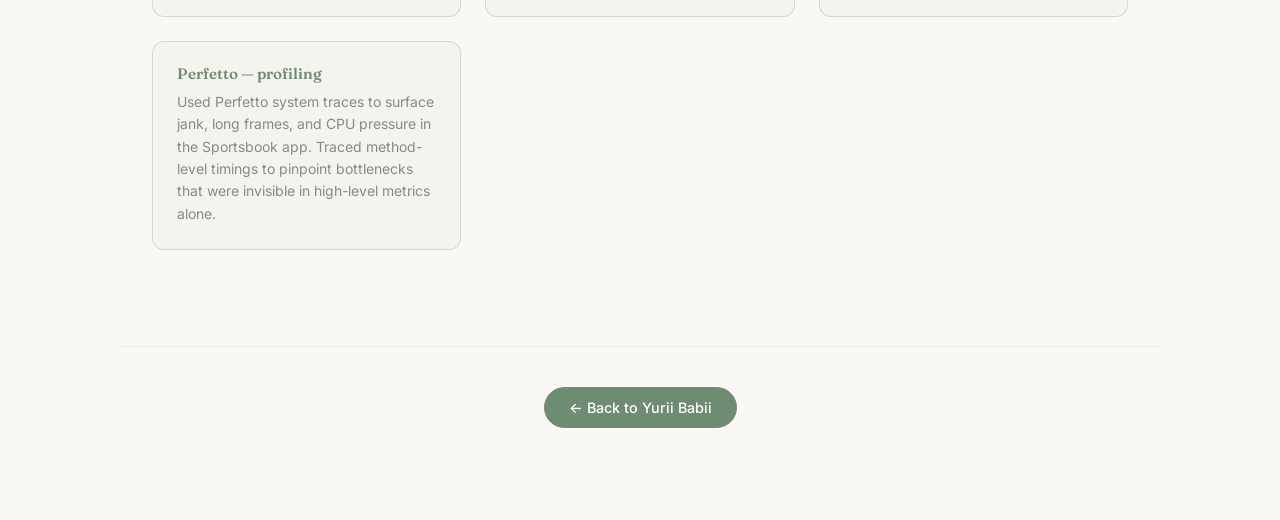
==== commit f423d9da: "feat: SEO assets (sitemap, robots, favicon, OG image) + absolute og:image URLs Co-Authored-By: Claud" ====
--- a/case-studies/draftkings.html
+++ b/case-studies/draftkings.html
@@ -11,7 +11,7 @@
   <meta property="og:description" content="Native Android reliability at Super Bowl scale — Kotlin, Jetpack Compose, WebSockets, Perfetto profiling." />
   <meta property="og:type" content="article" />
   <meta property="og:url" content="https://yuriibabii.github.io/case-studies/draftkings.html" />
-  <meta property="og:image" content="../assets/og-image.png" />
+  <meta property="og:image" content="https://yuriibabii.github.io/assets/og-image.svg" />
 
   <!-- Favicon -->
   <link rel="icon" href="../assets/favicon.svg" type="image/svg+xml" />
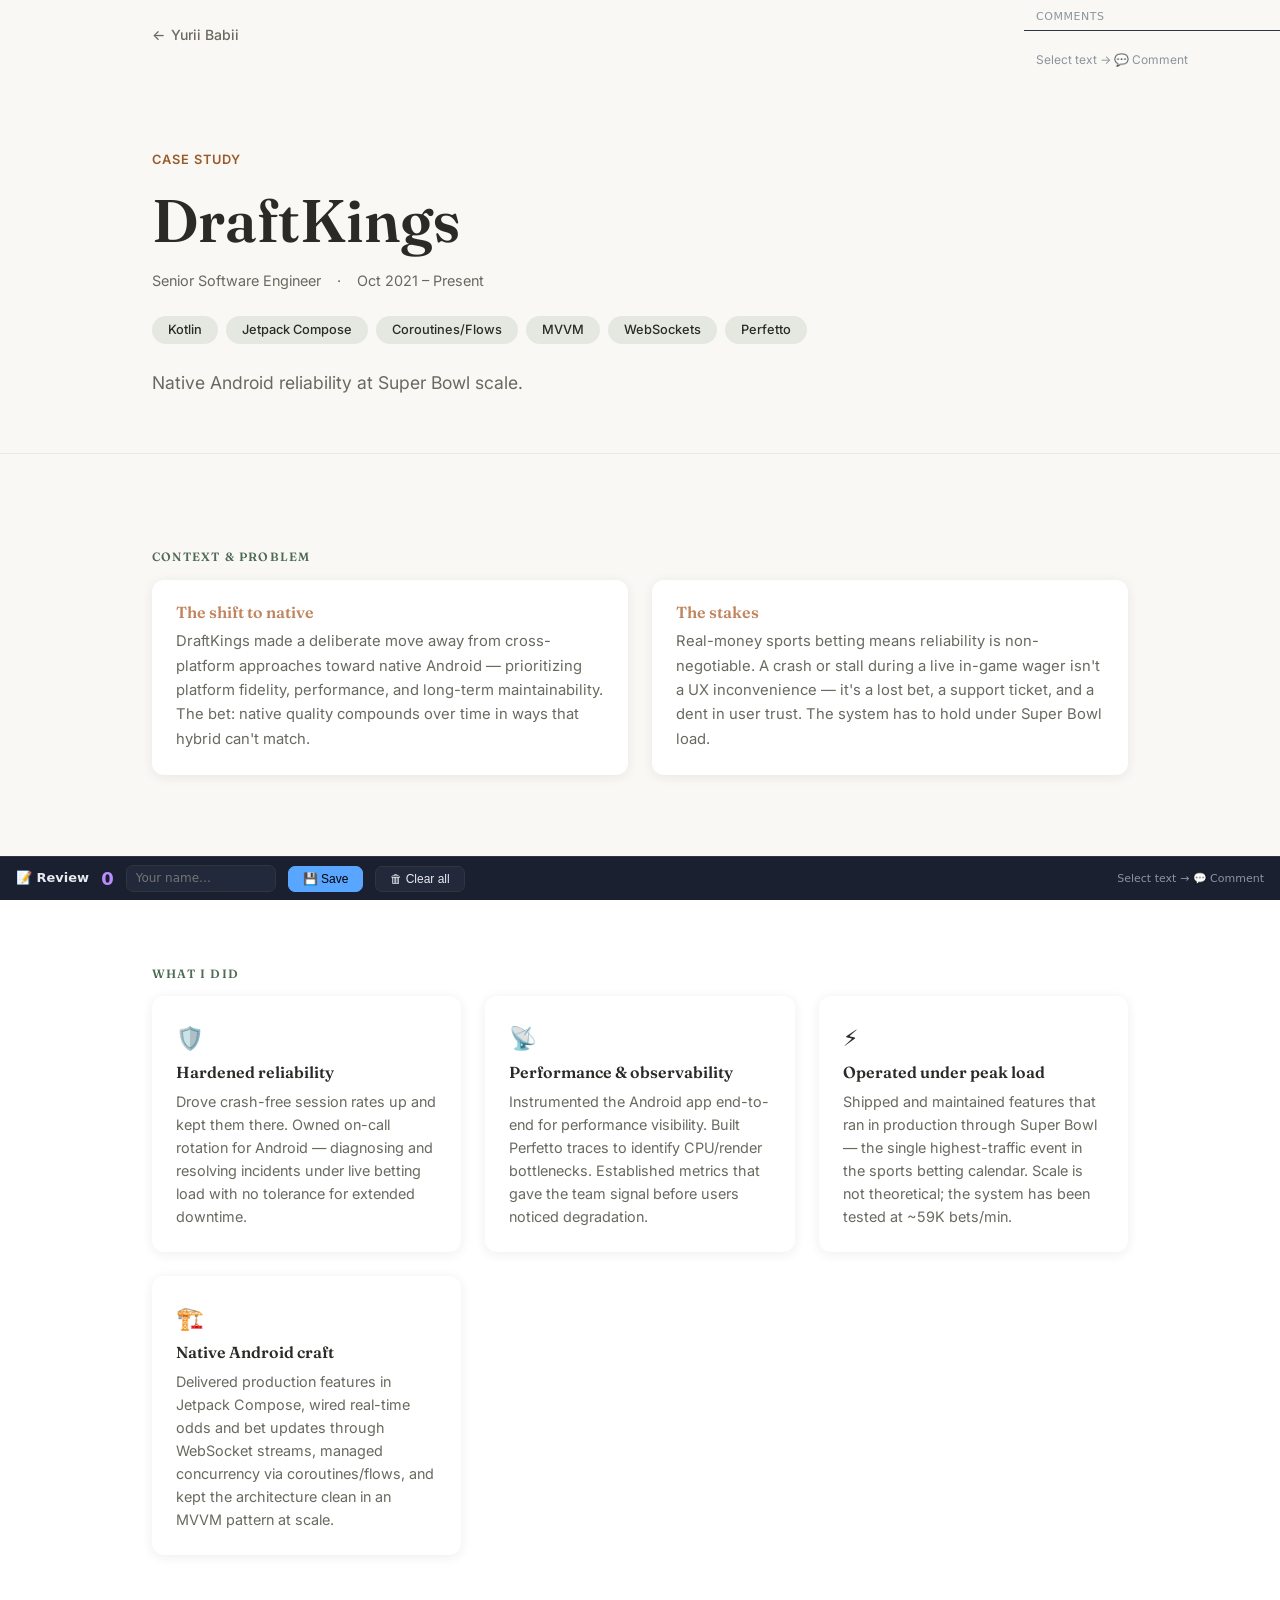
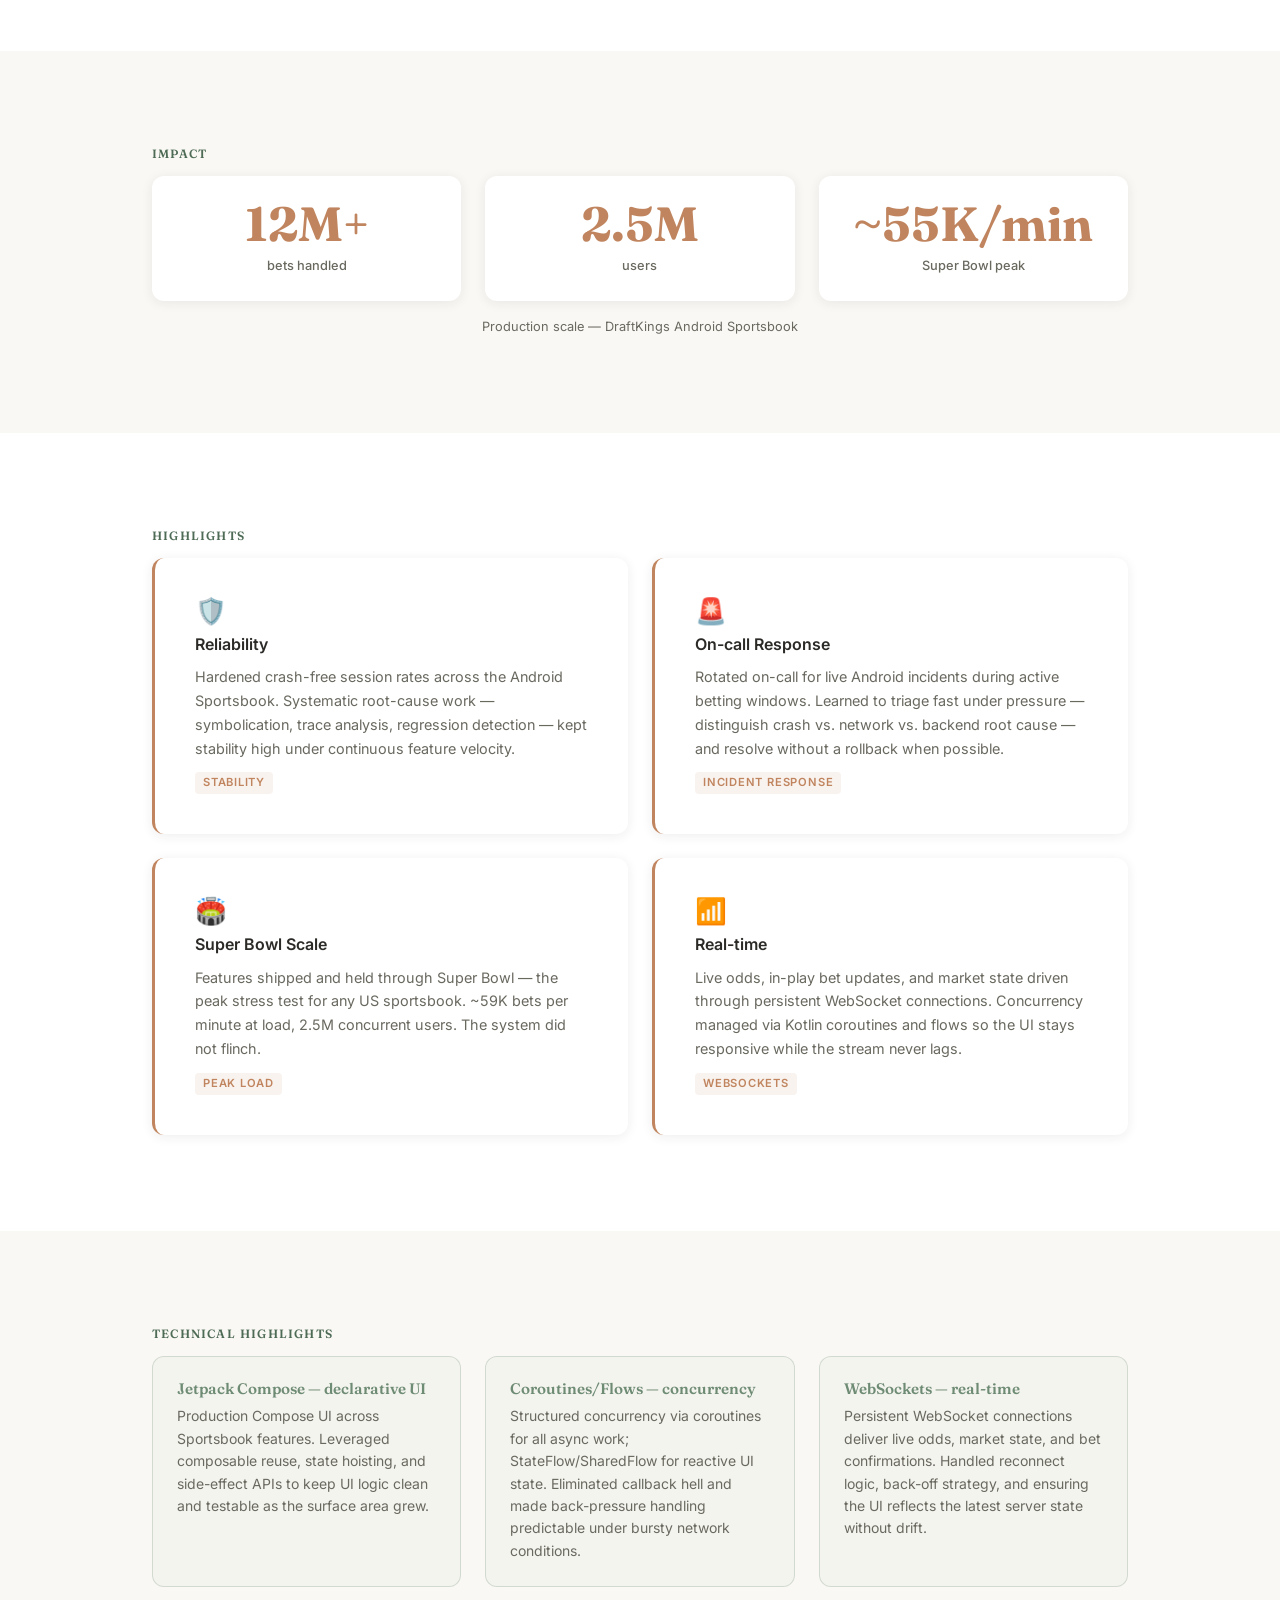
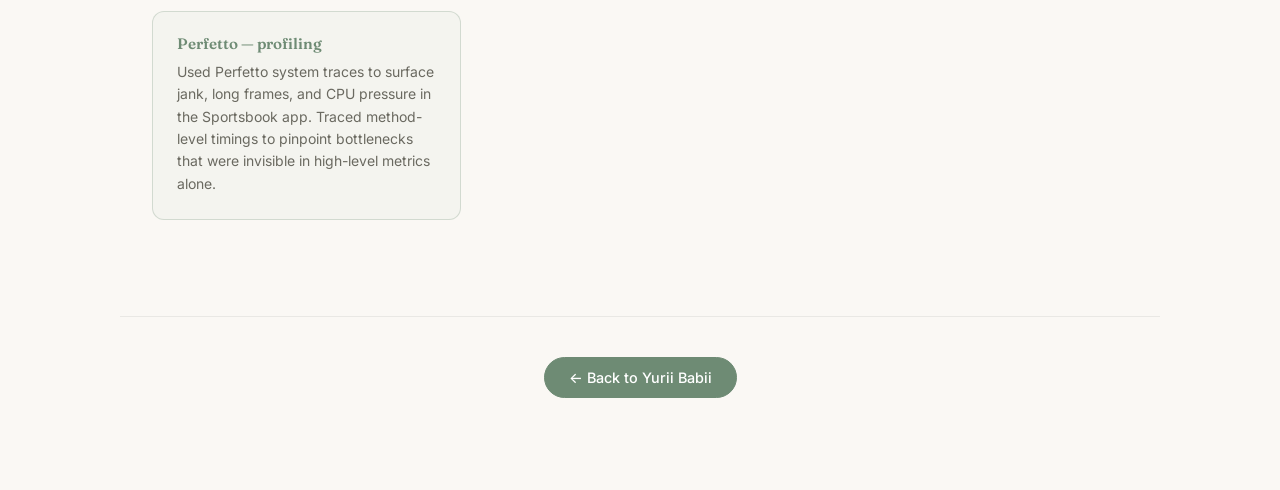
==== commit 3720da71: "fix: WCAG AA contrast on small text, case-study h2 hierarchy, count-up guard Co-Authored-By: Claude " ====
--- a/case-studies/draftkings.html
+++ b/case-studies/draftkings.html
@@ -11,7 +11,7 @@
   <meta property="og:description" content="Native Android reliability at Super Bowl scale — Kotlin, Jetpack Compose, WebSockets, Perfetto profiling." />
   <meta property="og:type" content="article" />
   <meta property="og:url" content="https://yuriibabii.github.io/case-studies/draftkings.html" />
-  <meta property="og:image" content="https://yuriibabii.github.io/assets/og-image.svg" />
+  <meta property="og:image" content="https://yuriibabii.github.io/assets/og-image.png" />
 
   <!-- Favicon -->
   <link rel="icon" href="../assets/favicon.svg" type="image/svg+xml" />
@@ -51,7 +51,7 @@
       font-weight: 600;
       letter-spacing: 0.08em;
       text-transform: uppercase;
-      color: var(--clay);
+      color: #9A5A2C;
       margin-bottom: var(--s3);
     }
 
@@ -95,7 +95,7 @@
       font-weight: 600;
       letter-spacing: 0.1em;
       text-transform: uppercase;
-      color: var(--sage);
+      color: #4E6B55;
       margin-bottom: var(--s3);
     }
 
@@ -309,7 +309,7 @@
   <!-- ── Context / Problem ──────────────────────────────── -->
   <section class="section" id="sec-context">
     <div class="container">
-      <p class="cs-section-label reveal">Context &amp; Problem</p>
+      <h2 class="cs-section-label reveal">Context &amp; Problem</h2>
       <div class="cs-context-grid reveal">
         <div class="cs-context-card">
           <h3>The shift to native</h3>
@@ -326,7 +326,7 @@
   <!-- ── What I Did ─────────────────────────────────────── -->
   <section class="section" id="sec-actions" style="background:#fff;">
     <div class="container">
-      <p class="cs-section-label reveal">What I Did</p>
+      <h2 class="cs-section-label reveal">What I Did</h2>
       <div class="cs-actions">
         <div class="cs-action-card reveal">
           <div class="cs-action-card__icon">🛡️</div>
@@ -355,7 +355,7 @@
   <!-- ── Impact ─────────────────────────────────────────── -->
   <section class="section" id="sec-impact">
     <div class="container">
-      <p class="cs-section-label reveal">Impact</p>
+      <h2 class="cs-section-label reveal">Impact</h2>
       <div class="metrics-grid reveal">
         <div class="metric">
           <span class="metric__num">12M+</span>
@@ -377,7 +377,7 @@
   <!-- ── Highlights ─────────────────────────────────────── -->
   <section class="section" id="sec-highlights" style="background:#fff;">
     <div class="container">
-      <p class="cs-section-label reveal">Highlights</p>
+      <h2 class="cs-section-label reveal">Highlights</h2>
       <div class="highlights-grid reveal">
         <div class="highlight-card">
           <div class="highlight-card__icon">🛡️</div>
@@ -410,7 +410,7 @@
   <!-- ── Tech callouts ──────────────────────────────────── -->
   <section class="section" id="sec-tech">
     <div class="container">
-      <p class="cs-section-label reveal">Technical Highlights</p>
+      <h2 class="cs-section-label reveal">Technical Highlights</h2>
       <div class="tech-grid reveal">
         <div class="tech-card">
           <h3>Jetpack Compose — declarative UI</h3>
--- a/css/style.css
+++ b/css/style.css
@@ -8,7 +8,7 @@
   --text:   #2B2A27;
   --sage:   #6E8B74;
   --clay:   #C0855F;
-  --muted:  #8A8880;
+  --muted:  #6A6960;
   --maxw:   1040px;
 
   /* Spacing scale */
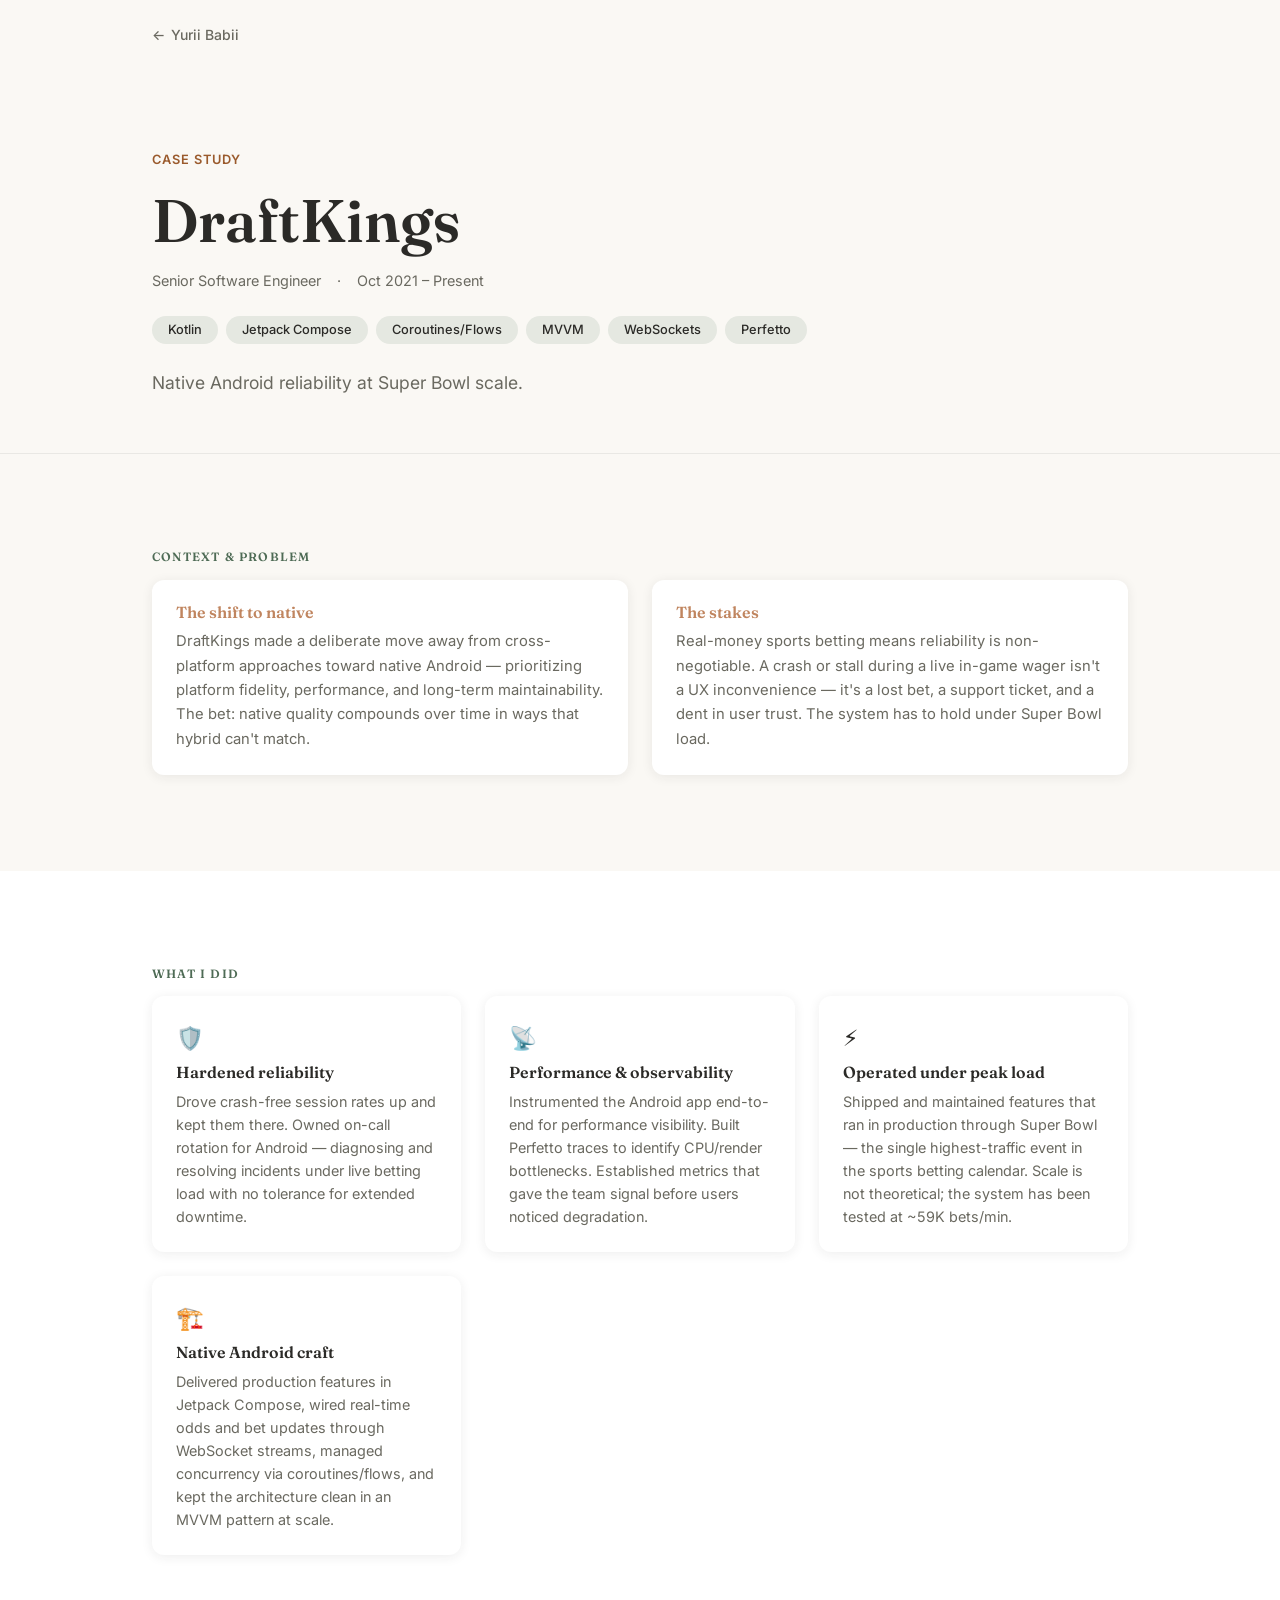
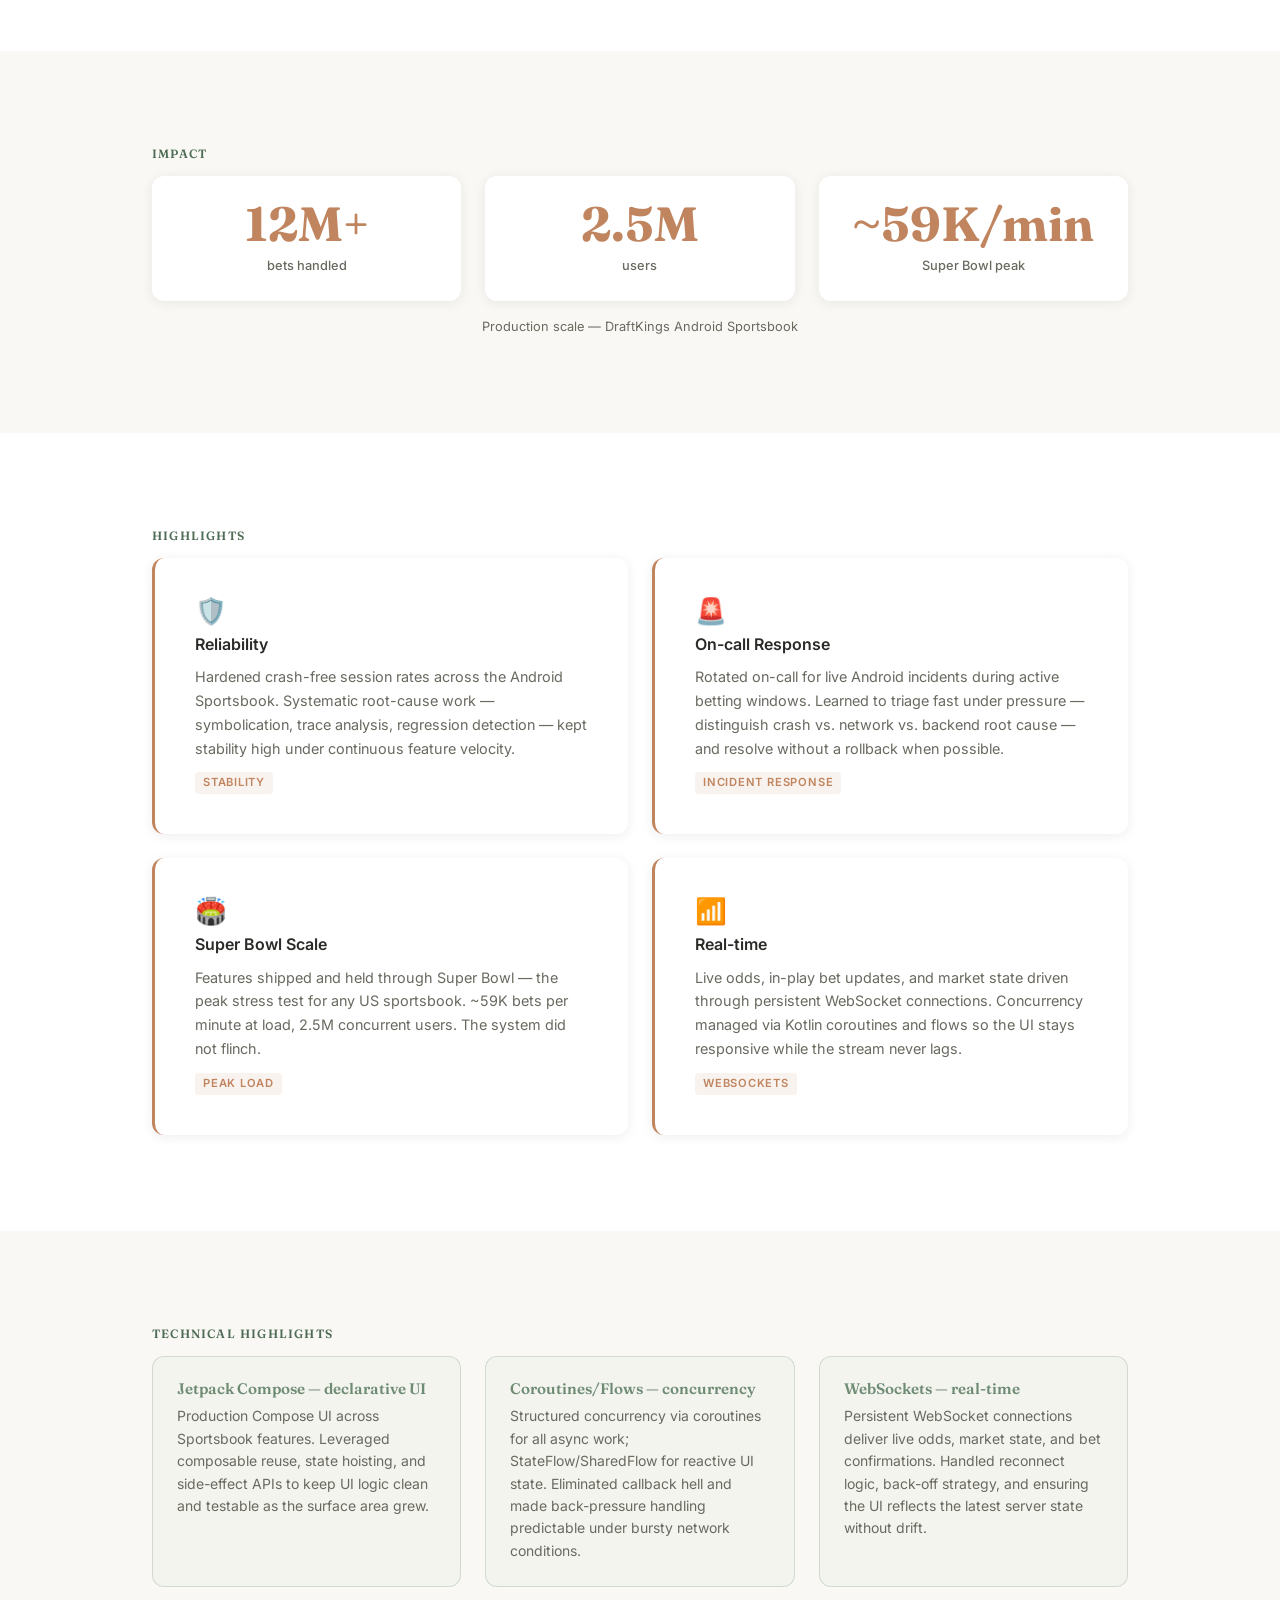
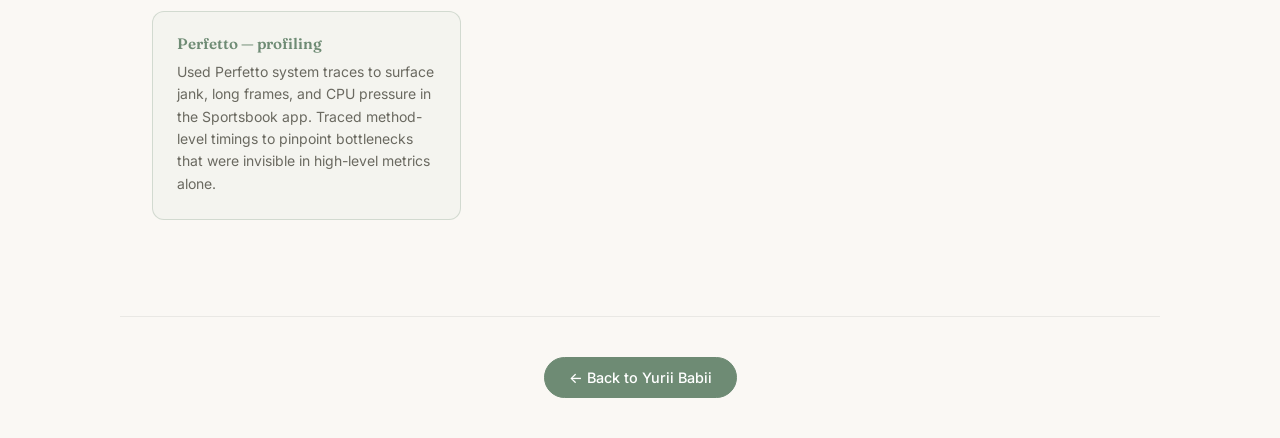
==== commit c190351e: "chore: strip review widgets for production" ====
--- a/case-studies/draftkings.html
+++ b/case-studies/draftkings.html
@@ -440,149 +440,5 @@
   <!-- JS -->
   <script src="../js/main.js"></script>
 
-<!-- ============ CLAUDE REVIEW WIDGET — do not remove or rename ids ============ -->
-<script id="review-data" type="application/json">{"version":1,"comments":[]}</script>
-<style>
-#cr-bubble{position:fixed;z-index:100000;background:#1f2330;border:1px solid rgba(88,166,255,.5);border-radius:8px;padding:4px;display:none;box-shadow:0 4px 16px rgba(0,0,0,.5)}
-#cr-bubble.cr-open{display:flex}
-#cr-bubble-btn{font-size:12px;padding:5px 12px;border-radius:6px;cursor:pointer;border:none;background:transparent;color:#e8eaf0;white-space:nowrap}
-#cr-bubble-btn:hover{background:rgba(88,166,255,.2);color:#58a6ff}
-#cr-popover{position:fixed;z-index:99999;width:320px;background:#1e2736;border:1px solid rgba(88,166,255,.4);border-radius:12px;box-shadow:0 8px 32px rgba(0,0,0,.6);padding:14px;display:none;font:13px/1.5 system-ui,sans-serif}
-#cr-popover.cr-open{display:block}
-#cr-popover-header{display:flex;align-items:center;justify-content:space-between;margin-bottom:8px}
-#cr-popover-title{font-size:11px;font-weight:600;color:#58a6ff;text-transform:uppercase;letter-spacing:.05em}
-#cr-popover-close{cursor:pointer;color:#8b949e;font-size:15px;padding:2px 6px;border-radius:5px;border:none;background:none}
-#cr-popover-close:hover{background:#21293a;color:#e8eaf0}
-#cr-popover-quote{font-size:11px;font-style:italic;color:#bc8cff;border-left:2px solid #bc8cff;padding-left:7px;margin-bottom:10px;max-height:48px;overflow:hidden}
-#cr-popover textarea{width:100%;box-sizing:border-box;min-height:80px;resize:vertical;background:#21293a;border:1px solid #30363d;border-radius:7px;color:#e8eaf0;font:inherit;padding:7px 9px;outline:none}
-#cr-popover textarea:focus{border-color:#58a6ff}
-#cr-popover-actions{display:flex;gap:6px;margin-top:8px;justify-content:flex-end}
-#cr-popover-actions button{font-size:12px;padding:5px 12px;border-radius:7px;cursor:pointer;border:1px solid #30363d;background:#21293a;color:#e8eaf0}
-#cr-popover-actions button:hover{border-color:#58a6ff;color:#58a6ff}
-#cr-popover-save{background:#58a6ff!important;color:#000!important;border-color:#58a6ff!important}
-#cr-popover-save:hover{background:#7dbfff!important}
-#cr-popover-del{color:#f85149!important;border-color:rgba(248,81,73,.35)!important}
-#cr-popover-del:hover{background:rgba(248,81,73,.1)!important}
-.cr-hl{background:rgba(188,140,255,.2);border-bottom:2px solid #bc8cff;cursor:pointer;border-radius:2px}
-.cr-hl:hover{background:rgba(188,140,255,.35)}
-.cr-hl.cr-resolved{background:rgba(63,185,80,.15);border-bottom-color:#3fb950;opacity:.7}
-#cr-panel{position:fixed;top:0;right:0;bottom:44px;width:20%;min-width:200px;max-width:300px;background:transparent;display:flex;flex-direction:column;z-index:99998;pointer-events:none;transition:background .2s}
-#cr-panel.cr-has{background:rgba(13,17,23,.92);border-left:1px solid #30363d;pointer-events:all}
-#cr-panel-head{padding:10px 12px 7px;border-bottom:1px solid #30363d;display:flex;align-items:center;flex-shrink:0}
-#cr-panel-label{font-size:11px;font-weight:600;color:#8b949e;text-transform:uppercase;letter-spacing:.05em;font:11px/1.2 system-ui,sans-serif}
-#cr-panel-count{font-size:13px;font-weight:700;color:#bc8cff;margin-left:auto}
-#cr-panel-body{flex:1;overflow-y:auto;padding:6px 0}
-#cr-panel-body::-webkit-scrollbar{width:3px}
-#cr-panel-body::-webkit-scrollbar-thumb{background:#30363d;border-radius:3px}
-#cr-panel-empty{font-size:12px;color:#8b949e;padding:14px 12px;line-height:1.5;display:none}
-.cr-item{padding:9px 12px;border-bottom:1px solid rgba(48,54,61,.5);transition:background .1s}
-.cr-item:hover{background:rgba(88,166,255,.05)}
-.cr-item-n{font-size:10px;color:#8b949e;margin-bottom:3px;font:10px/1.2 system-ui,sans-serif}
-.cr-item-q{font-size:11px;font-style:italic;color:#bc8cff;border-left:2px solid #bc8cff;padding-left:5px;margin-bottom:4px;cursor:pointer;display:-webkit-box;-webkit-line-clamp:2;-webkit-box-orient:vertical;overflow:hidden}
-.cr-item-q:hover{color:#d4a8ff}
-.cr-item-t{font-size:12px;color:#e8eaf0;line-height:1.4;cursor:pointer}
-.cr-item-t:hover{color:#58a6ff}
-.cr-item-m{font-size:10px;color:#8b949e;margin-top:3px;font:10px/1.2 system-ui,sans-serif}
-.cr-item-acts{margin-top:4px;display:flex;gap:6px}
-.cr-item-del{font-size:10px;color:#f85149;cursor:pointer;padding:1px 6px;border-radius:4px;border:1px solid rgba(248,81,73,.25);background:none}
-.cr-item-del:hover{background:rgba(248,81,73,.1)}
-.cr-item-resolve{font-size:10px;color:#3fb950;cursor:pointer;padding:1px 6px;border-radius:4px;border:1px solid rgba(63,185,80,.35);background:none}
-.cr-item-resolve:hover{background:rgba(63,185,80,.12)}
-.cr-item-reopen{font-size:10px;color:#8b949e;cursor:pointer;padding:1px 6px;border-radius:4px;border:1px solid rgba(139,148,158,.3);background:none}
-.cr-item-reopen:hover{background:rgba(139,148,158,.12)}
-.cr-item.cr-arch{opacity:.5}
-.cr-item.cr-arch:hover{opacity:.85}
-.cr-panel-section{font:10px/1.2 system-ui,sans-serif;font-weight:600;color:#8b949e;text-transform:uppercase;letter-spacing:.05em;padding:9px 12px 4px;border-top:1px solid #30363d;border-bottom:1px solid rgba(48,54,61,.5)}
-#cr-bar{position:fixed;bottom:0;left:0;right:0;height:44px;background:#1a2030;border-top:1px solid #30363d;display:flex;align-items:center;gap:12px;padding:0 16px;font:12px/1.4 system-ui,sans-serif;z-index:99997}
-#cr-bar b{font-size:13px;font-weight:600;color:#e8eaf0}
-#cr-bar .cr-cnt{font-size:18px;font-weight:700;color:#bc8cff}
-#cr-bar input{font-size:12px;padding:4px 9px;border-radius:7px;border:1px solid #30363d;background:#21293a;color:#e8eaf0;outline:none;width:150px;font:inherit}
-#cr-bar input:focus{border-color:#58a6ff}
-#cr-bar button{font-size:12px;padding:5px 14px;border-radius:7px;cursor:pointer;border:1px solid #30363d;background:#21293a;color:#e8eaf0}
-#cr-bar button:hover{border-color:#58a6ff;color:#58a6ff}
-#cr-bar .cr-save-btn{background:#58a6ff;color:#000;border-color:#58a6ff}
-#cr-bar .cr-save-btn:hover{background:#7dbfff}
-#cr-bar .cr-hint{font-size:11px;color:#8b949e;margin-left:auto}
-#cr-toast{position:fixed;bottom:54px;left:50%;transform:translateX(-50%);background:#1f2330;color:#e8eaf0;padding:8px 16px;border-radius:8px;font:13px system-ui,sans-serif;z-index:100001;opacity:0;transition:opacity .2s;pointer-events:none}
-#cr-toast.cr-show{opacity:1}
-body.cr-has-panel{padding-right:calc(20% + 4px)}
-body{padding-bottom:52px}
-@media print{#cr-bubble,#cr-popover,#cr-panel,#cr-bar,#cr-toast{display:none!important}body{padding:0!important}}
-</style>
-
-<div id="cr-bubble"><button id="cr-bubble-btn">💬 Comment</button></div>
-<div id="cr-popover">
-  <div id="cr-popover-header"><span id="cr-popover-title">Comment</span><button id="cr-popover-close">✕</button></div>
-  <div id="cr-popover-quote"></div>
-  <textarea id="cr-popover-ta" placeholder="Your comment…"></textarea>
-  <div id="cr-popover-actions">
-    <button id="cr-popover-del" style="display:none">Delete</button>
-    <button id="cr-popover-cancel">Cancel</button>
-    <button id="cr-popover-save">Save</button>
-  </div>
-</div>
-<div id="cr-panel">
-  <div id="cr-panel-head"><span id="cr-panel-label">Comments</span><span id="cr-panel-count"></span></div>
-  <div id="cr-panel-body">
-    <div id="cr-panel-empty">Select text → 💬 Comment</div>
-    <div id="cr-panel-list"></div>
-  </div>
-</div>
-<div id="cr-bar">
-  <b>📝 Review</b><span class="cr-cnt" id="cr-cnt">0</span>
-  <input id="cr-reviewer" placeholder="Your name…" />
-  <button class="cr-save-btn" id="cr-save">💾 Save</button>
-  <button id="cr-clear">🗑 Clear all</button>
-  <span class="cr-hint">Select text → 💬 Comment</span>
-</div>
-<div id="cr-toast"></div>
-
-<script>
-(function(){
-"use strict";
-var DATA=document.getElementById('review-data');
-var LS='cr2:'+(location.pathname||document.title);
-var store={version:1,comments:[]};
-try{var emb=JSON.parse(DATA.textContent);if(emb&&emb.comments)store=emb;}catch(e){}
-try{var lsd=JSON.parse(localStorage.getItem(LS));if(lsd&&lsd.comments&&lsd.comments.length>=store.comments.length)store=lsd;}catch(e){}
-var fileHandle=null,pendingRange=null,pendingQuote=null,editingId=null;
-function uid(){return 'c'+Date.now().toString(36)+Math.random().toString(36).slice(2,6);}
-function nowStr(){return new Date().toLocaleString();}
-function esc(s){return String(s||'').replace(/[&<>"]/g,function(c){return{'&':'&amp;','<':'&lt;','>':'&gt;','"':'&quot;'}[c];});}
-function toast(m){var t=document.getElementById('cr-toast');t.textContent=m;t.classList.add('cr-show');setTimeout(function(){t.classList.remove('cr-show');},1800);}
-function persist(){try{localStorage.setItem(LS,JSON.stringify(store));}catch(e){}DATA.textContent=JSON.stringify(store,null,2);renderPanel();updateCount();}
-function nearestId(node){var el=node.nodeType===3?node.parentElement:node;while(el&&el!==document.body){if(el.id&&!el.id.startsWith('cr-'))return el.id;el=el.parentElement;}return'';}
-function applyHL(range,id,resolved){var span=document.createElement('span');span.className='cr-hl'+(resolved?' cr-resolved':'');span.setAttribute('data-cid',id);try{range.surroundContents(span);}catch(e){try{var f=range.extractContents();span.appendChild(f);range.insertNode(span);}catch(e2){return;}}span.addEventListener('click',function(){scrollPanel(id);});}
-function removeHL(id){document.querySelectorAll('.cr-hl[data-cid="'+id+'"]').forEach(function(s){var p=s.parentNode;while(s.firstChild)p.insertBefore(s.firstChild,s);p.removeChild(s);p.normalize();});}
-function restoreHLs(){store.comments.forEach(function(c){if(!c.quote)return;var root=(c.anchor&&document.getElementById(c.anchor))||document.body;var walker=document.createTreeWalker(root,NodeFilter.SHOW_TEXT,{acceptNode:function(n){if(n.parentElement.closest('#cr-bubble,#cr-popover,#cr-panel,#cr-bar'))return NodeFilter.FILTER_REJECT;if(n.parentElement.classList.contains('cr-hl'))return NodeFilter.FILTER_REJECT;return n.nodeValue.indexOf(c.quote)>=0?NodeFilter.FILTER_ACCEPT:NodeFilter.FILTER_SKIP;}});var node=walker.nextNode();if(!node)return;var idx=node.nodeValue.indexOf(c.quote);var r=document.createRange();r.setStart(node,idx);r.setEnd(node,idx+c.quote.length);applyHL(r,c.id,c.status==='resolved');});}
-var bubble=document.getElementById('cr-bubble');
-document.addEventListener('mouseup',function(e){if(e.target.closest('#cr-bubble,#cr-popover,#cr-panel,#cr-bar'))return;setTimeout(function(){var sel=window.getSelection();if(!sel||sel.isCollapsed||sel.toString().trim().length<2){hideBubble();return;}var r=sel.getRangeAt(0).getBoundingClientRect();var bw=160,bh=34,left=r.left+r.width/2-bw/2,top=r.top-bh-8;if(top<8)top=r.bottom+8;left=Math.max(8,Math.min(left,window.innerWidth-bw-8));bubble.style.left=left+'px';bubble.style.top=top+'px';bubble.classList.add('cr-open');},10);});
-document.addEventListener('mousedown',function(e){if(!e.target.closest('#cr-bubble')&&!e.target.closest('#cr-popover'))hideBubble();});
-function hideBubble(){bubble.classList.remove('cr-open');}
-document.getElementById('cr-bubble-btn').addEventListener('click',function(){var sel=window.getSelection();if(!sel||sel.isCollapsed)return;pendingRange=sel.getRangeAt(0).cloneRange();pendingQuote=sel.toString().trim().slice(0,250);editingId=null;hideBubble();sel.removeAllRanges();openPopover(pendingQuote,'',false);});
-var popover=document.getElementById('cr-popover');
-function openPopover(quote,text,showDel){document.getElementById('cr-popover-quote').textContent=quote.length>100?quote.slice(0,100)+'…':quote;document.getElementById('cr-popover-ta').value=text;document.getElementById('cr-popover-del').style.display=showDel?'inline-block':'none';popover.style.left=Math.max(8,(window.innerWidth-320)/2)+'px';popover.style.top=Math.max(8,(window.innerHeight-280)/2)+'px';popover.classList.add('cr-open');document.getElementById('cr-popover-ta').focus();}
-function closePopover(){popover.classList.remove('cr-open');pendingRange=null;pendingQuote=null;editingId=null;}
-document.getElementById('cr-popover-close').addEventListener('click',closePopover);
-document.getElementById('cr-popover-cancel').addEventListener('click',closePopover);
-document.getElementById('cr-popover-save').addEventListener('click',function(){var text=document.getElementById('cr-popover-ta').value.trim();if(!text){closePopover();return;}var reviewer=document.getElementById('cr-reviewer').value.trim()||'Reviewer';var ts=nowStr();if(editingId){var c=store.comments.find(function(x){return x.id===editingId;});if(c){c.text=text;c.reviewer=reviewer;c.ts=ts;removeHL(editingId);reHL(c);}}else{var id=uid();var anchor=pendingRange?nearestId(pendingRange.startContainer):'';store.comments.push({id:id,quote:pendingQuote||'',text:text,reviewer:reviewer,ts:ts,anchor:anchor,status:'open'});if(pendingRange)applyHL(pendingRange,id,false);}persist();closePopover();});
-document.getElementById('cr-popover-del').addEventListener('click',function(){if(!editingId)return;removeHL(editingId);store.comments=store.comments.filter(function(x){return x.id!==editingId;});persist();closePopover();});
-function reHL(c){if(!c.quote)return;var root=(c.anchor&&document.getElementById(c.anchor))||document.body;var walker=document.createTreeWalker(root,NodeFilter.SHOW_TEXT,{acceptNode:function(n){if(n.parentElement.closest('#cr-bubble,#cr-popover,#cr-panel,#cr-bar'))return NodeFilter.FILTER_REJECT;if(n.parentElement.classList.contains('cr-hl'))return NodeFilter.FILTER_REJECT;return n.nodeValue.indexOf(c.quote)>=0?NodeFilter.FILTER_ACCEPT:NodeFilter.FILTER_SKIP;}});var node=walker.nextNode();if(!node)return;var idx=node.nodeValue.indexOf(c.quote);var r=document.createRange();r.setStart(node,idx);r.setEnd(node,idx+c.quote.length);applyHL(r,c.id,c.status==='resolved');}
-function makeItem(c,n){var div=document.createElement('div');div.className='cr-item'+(c.status==='resolved'?' cr-arch':'');div.setAttribute('data-cid',c.id);var rb=c.status==='resolved'?'<span class="cr-item-reopen" data-act="reopen">reopen</span>':'<span class="cr-item-resolve" data-act="resolve">resolve</span>';div.innerHTML='<div class="cr-item-n">#'+n+'</div>'+(c.quote?'<div class="cr-item-q">'+esc(c.quote.slice(0,90))+(c.quote.length>90?'…':'')+'</div>':'')+'<div class="cr-item-t">'+esc(c.text)+'</div>'+'<div class="cr-item-m">'+esc(c.reviewer)+' · '+esc(c.ts)+'</div>'+'<div class="cr-item-acts">'+rb+'<span class="cr-item-del" data-act="del">delete</span></div>';if(c.quote)div.querySelector('.cr-item-q').addEventListener('click',function(){scrollToHL(c.id);});div.querySelector('.cr-item-t').addEventListener('click',function(){editComment(c.id);});div.querySelector('.cr-item-del').addEventListener('click',function(e){e.stopPropagation();removeHL(c.id);store.comments=store.comments.filter(function(x){return x.id!==c.id;});persist();});div.querySelector('[data-act="resolve"],[data-act="reopen"]').addEventListener('click',function(e){e.stopPropagation();c.status=c.status==='resolved'?'open':'resolved';removeHL(c.id);reHL(c);persist();});return div;}
-function renderPanel(){var panel=document.getElementById('cr-panel');var empty=document.getElementById('cr-panel-empty');var list=document.getElementById('cr-panel-list');var cnt=document.getElementById('cr-panel-count');if(!store.comments.length){panel.classList.remove('cr-has');document.body.classList.remove('cr-has-panel');empty.style.display='block';list.innerHTML='';cnt.textContent='';return;}panel.classList.add('cr-has');document.body.classList.add('cr-has-panel');empty.style.display='none';cnt.textContent=store.comments.length;list.innerHTML='';var open=store.comments.filter(function(c){return c.status!=='resolved';});var arch=store.comments.filter(function(c){return c.status==='resolved';});var n=0;open.forEach(function(c){list.appendChild(makeItem(c,++n));});if(arch.length){var h=document.createElement('div');h.className='cr-panel-section';h.textContent='Archived ('+arch.length+')';list.appendChild(h);arch.forEach(function(c){list.appendChild(makeItem(c,++n));});}}
-function scrollPanel(id){var el=document.querySelector('#cr-panel-list .cr-item[data-cid="'+id+'"]');if(el)el.scrollIntoView({block:'nearest'});}
-function scrollToHL(id){var el=document.querySelector('.cr-hl[data-cid="'+id+'"]');if(el)el.scrollIntoView({behavior:'smooth',block:'center'});}
-function editComment(id){var c=store.comments.find(function(x){return x.id===id;});if(!c)return;editingId=id;pendingRange=null;pendingQuote=c.quote;openPopover(c.quote,c.text,true);}
-function updateCount(){document.getElementById('cr-cnt').textContent=store.comments.length;}
-function buildOutput(){DATA.textContent=JSON.stringify(store,null,2);var summary=store.comments.map(function(c){return'[#'+(c.anchor||'-')+'] ('+c.status+') quote="'+(c.quote||'').replace(/"/g,"'").slice(0,80)+'" :: '+c.text.replace(/\n/g,' ');}).join('\n');return'<!DOCTYPE html>\n<!-- CLAUDE-REVIEW-COMMENTS\n'+summary+'\nEND-CLAUDE-REVIEW-COMMENTS -->\n'+document.documentElement.outerHTML;}
-function download(out){var b=new Blob([out],{type:'text/html'});var a=document.createElement('a');a.href=URL.createObjectURL(b);a.download=location.pathname.split('/').pop()||'review.html';document.body.appendChild(a);a.click();a.remove();toast('Downloaded — replace original with this file');}
-document.getElementById('cr-save').addEventListener('click',async function(){var out=buildOutput();try{if(!fileHandle&&window.showSaveFilePicker)fileHandle=await window.showSaveFilePicker({suggestedName:location.pathname.split('/').pop()||'review.html',types:[{description:'HTML',accept:{'text/html':['.html']}}]});if(fileHandle){var w=await fileHandle.createWritable();await w.write(out);await w.close();toast('Saved ✓');return;}}catch(e){}download(out);});
-document.getElementById('cr-clear').addEventListener('click',function(){if(!confirm('Delete all comments?'))return;store.comments.forEach(function(c){removeHL(c.id);});store.comments=[];persist();});
-var rvField=document.getElementById('cr-reviewer');rvField.value=store.reviewer||'';rvField.addEventListener('input',function(){store.reviewer=rvField.value.trim();try{localStorage.setItem(LS,JSON.stringify(store));}catch(e){}DATA.textContent=JSON.stringify(store,null,2);});
-restoreHLs();renderPanel();updateCount();
-})();
-</script>
-<!-- ============ END CLAUDE REVIEW WIDGET ============ -->
-
 </body>
 </html>
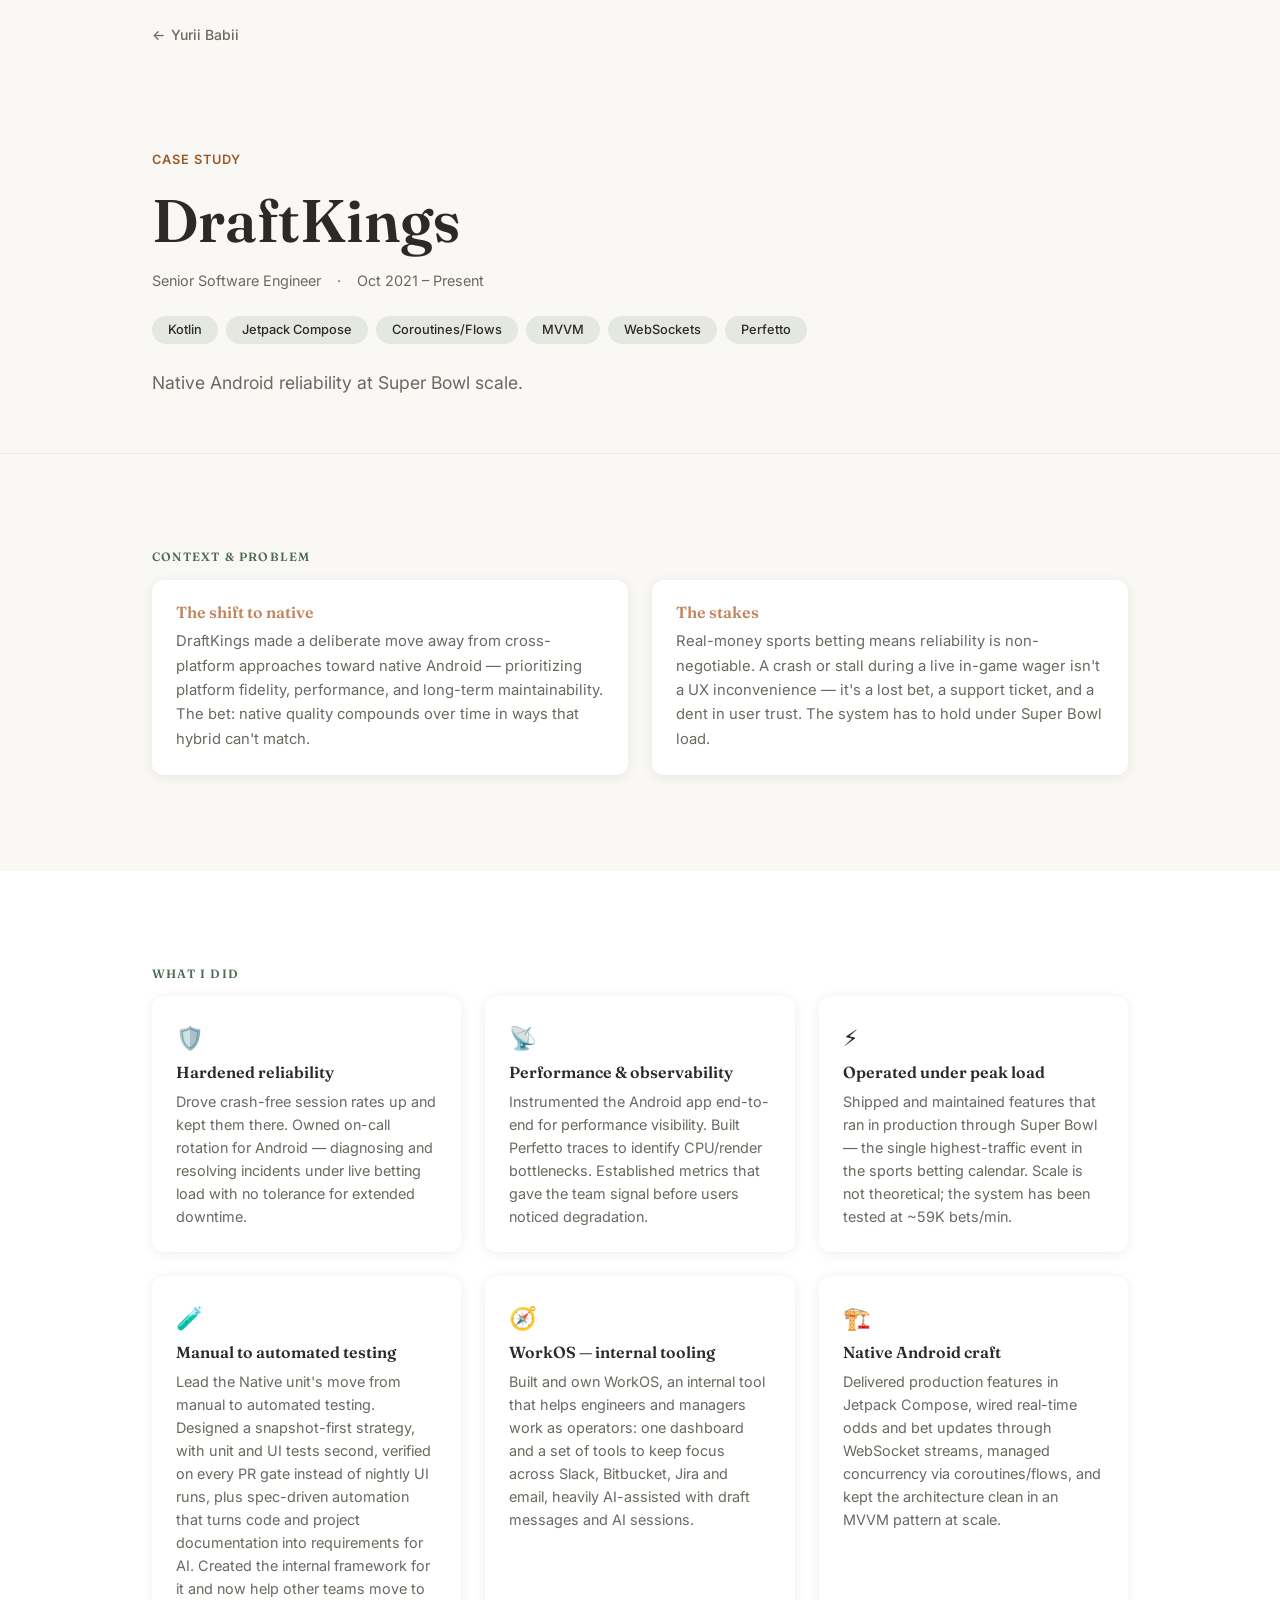
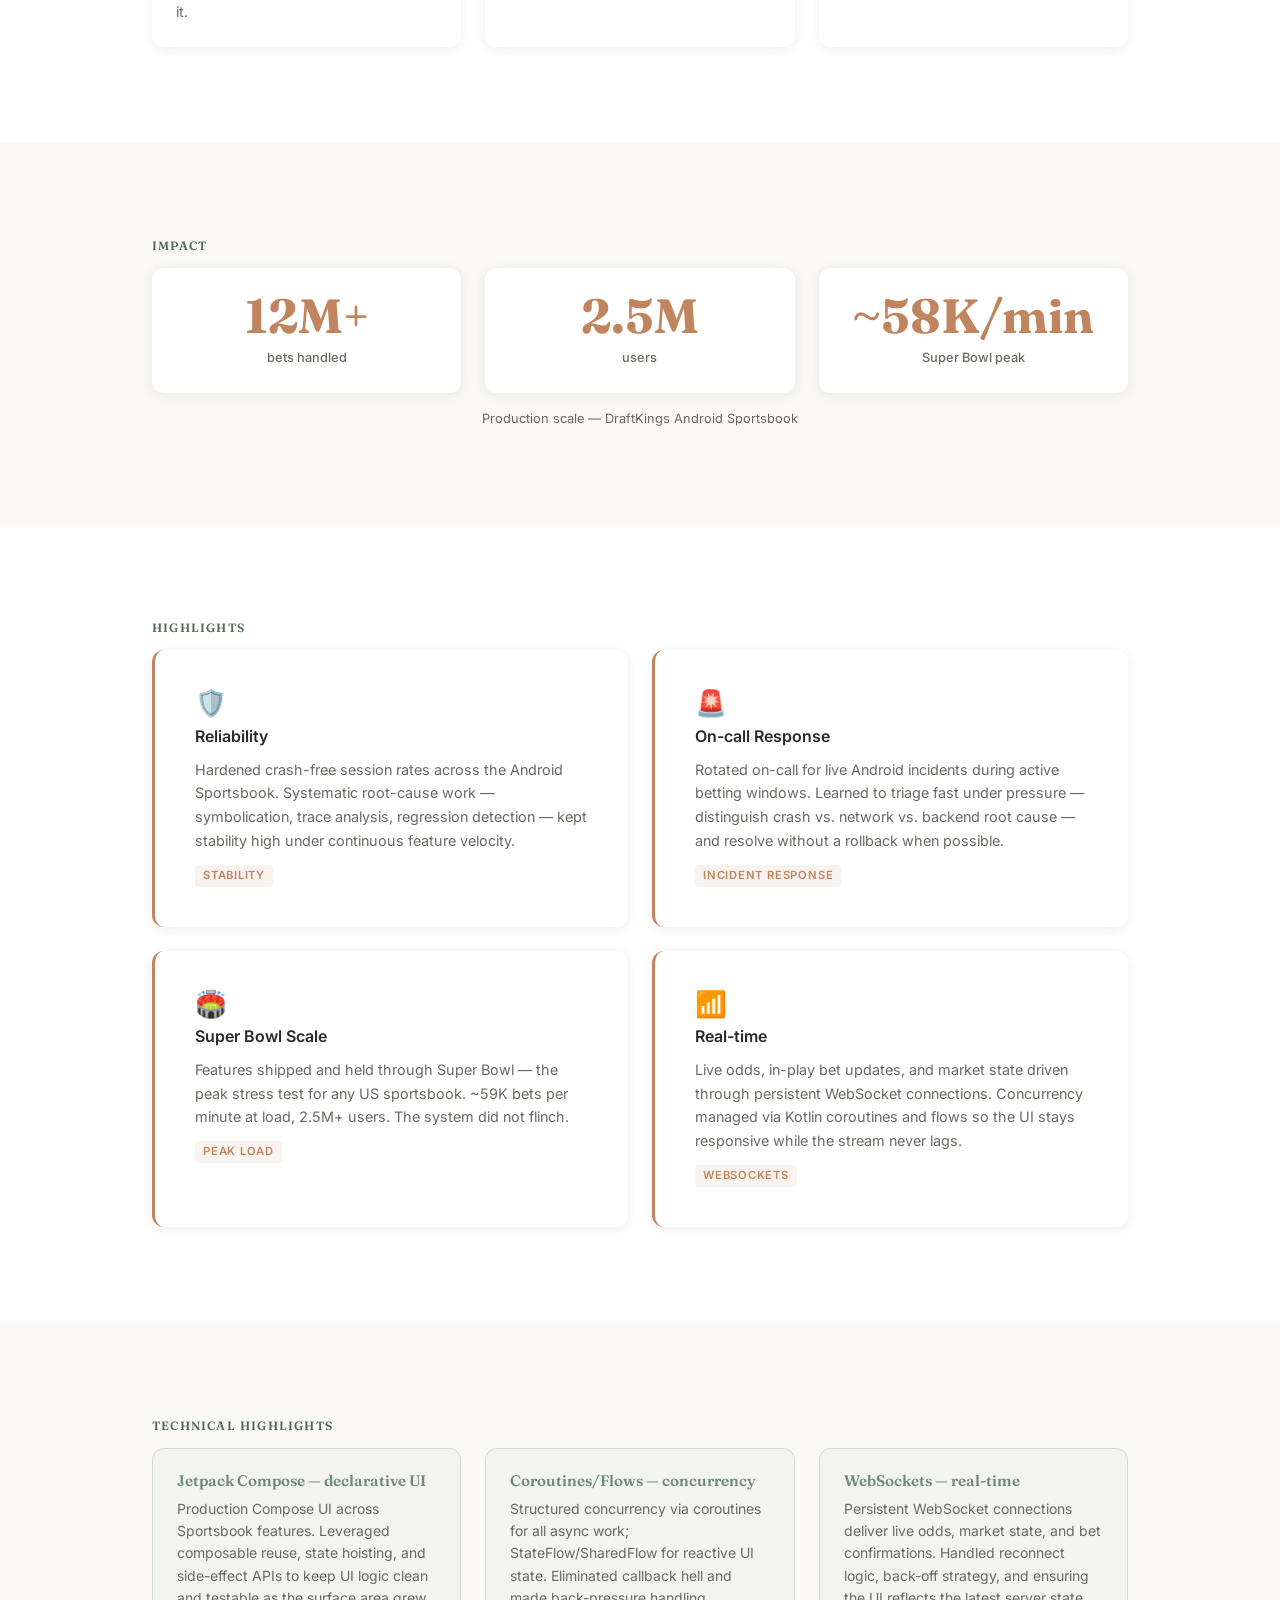
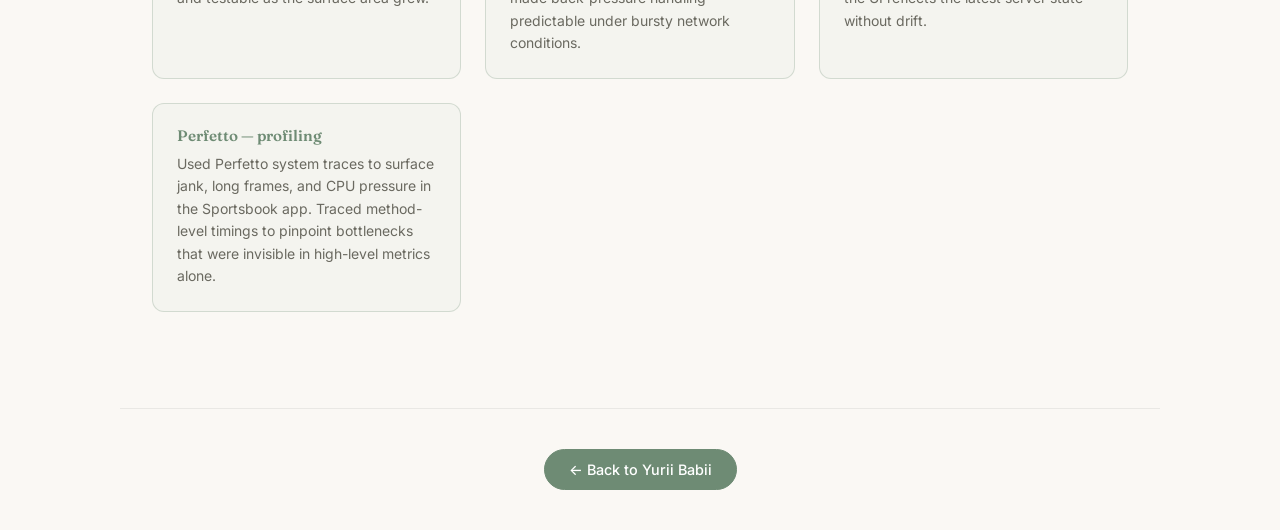
==== commit fb2a7d02: "Align site with current CV: Senior Product Engineer, 9+ years, testing and WorkOS at DraftKings, upd" ====
--- a/case-studies/draftkings.html
+++ b/case-studies/draftkings.html
@@ -344,6 +344,16 @@
           <p>Shipped and maintained features that ran in production through Super Bowl — the single highest-traffic event in the sports betting calendar. Scale is not theoretical; the system has been tested at ~59K bets/min.</p>
         </div>
         <div class="cs-action-card reveal">
+          <div class="cs-action-card__icon">🧪</div>
+          <h3>Manual to automated testing</h3>
+          <p>Lead the Native unit's move from manual to automated testing. Designed a snapshot-first strategy, with unit and UI tests second, verified on every PR gate instead of nightly UI runs, plus spec-driven automation that turns code and project documentation into requirements for AI. Created the internal framework for it and now help other teams move to it.</p>
+        </div>
+        <div class="cs-action-card reveal">
+          <div class="cs-action-card__icon">🧭</div>
+          <h3>WorkOS — internal tooling</h3>
+          <p>Built and own WorkOS, an internal tool that helps engineers and managers work as operators: one dashboard and a set of tools to keep focus across Slack, Bitbucket, Jira and email, heavily AI-assisted with draft messages and AI sessions.</p>
+        </div>
+        <div class="cs-action-card reveal">
           <div class="cs-action-card__icon">🏗️</div>
           <h3>Native Android craft</h3>
           <p>Delivered production features in Jetpack Compose, wired real-time odds and bet updates through WebSocket streams, managed concurrency via coroutines/flows, and kept the architecture clean in an MVVM pattern at scale.</p>
@@ -394,7 +404,7 @@
         <div class="highlight-card">
           <div class="highlight-card__icon">🏟️</div>
           <div class="highlight-card__title">Super Bowl Scale</div>
-          <div class="highlight-card__body">Features shipped and held through Super Bowl — the peak stress test for any US sportsbook. ~59K bets per minute at load, 2.5M concurrent users. The system did not flinch.</div>
+          <div class="highlight-card__body">Features shipped and held through Super Bowl — the peak stress test for any US sportsbook. ~59K bets per minute at load, 2.5M+ users. The system did not flinch.</div>
           <span class="highlight-card__tag">Peak Load</span>
         </div>
         <div class="highlight-card">
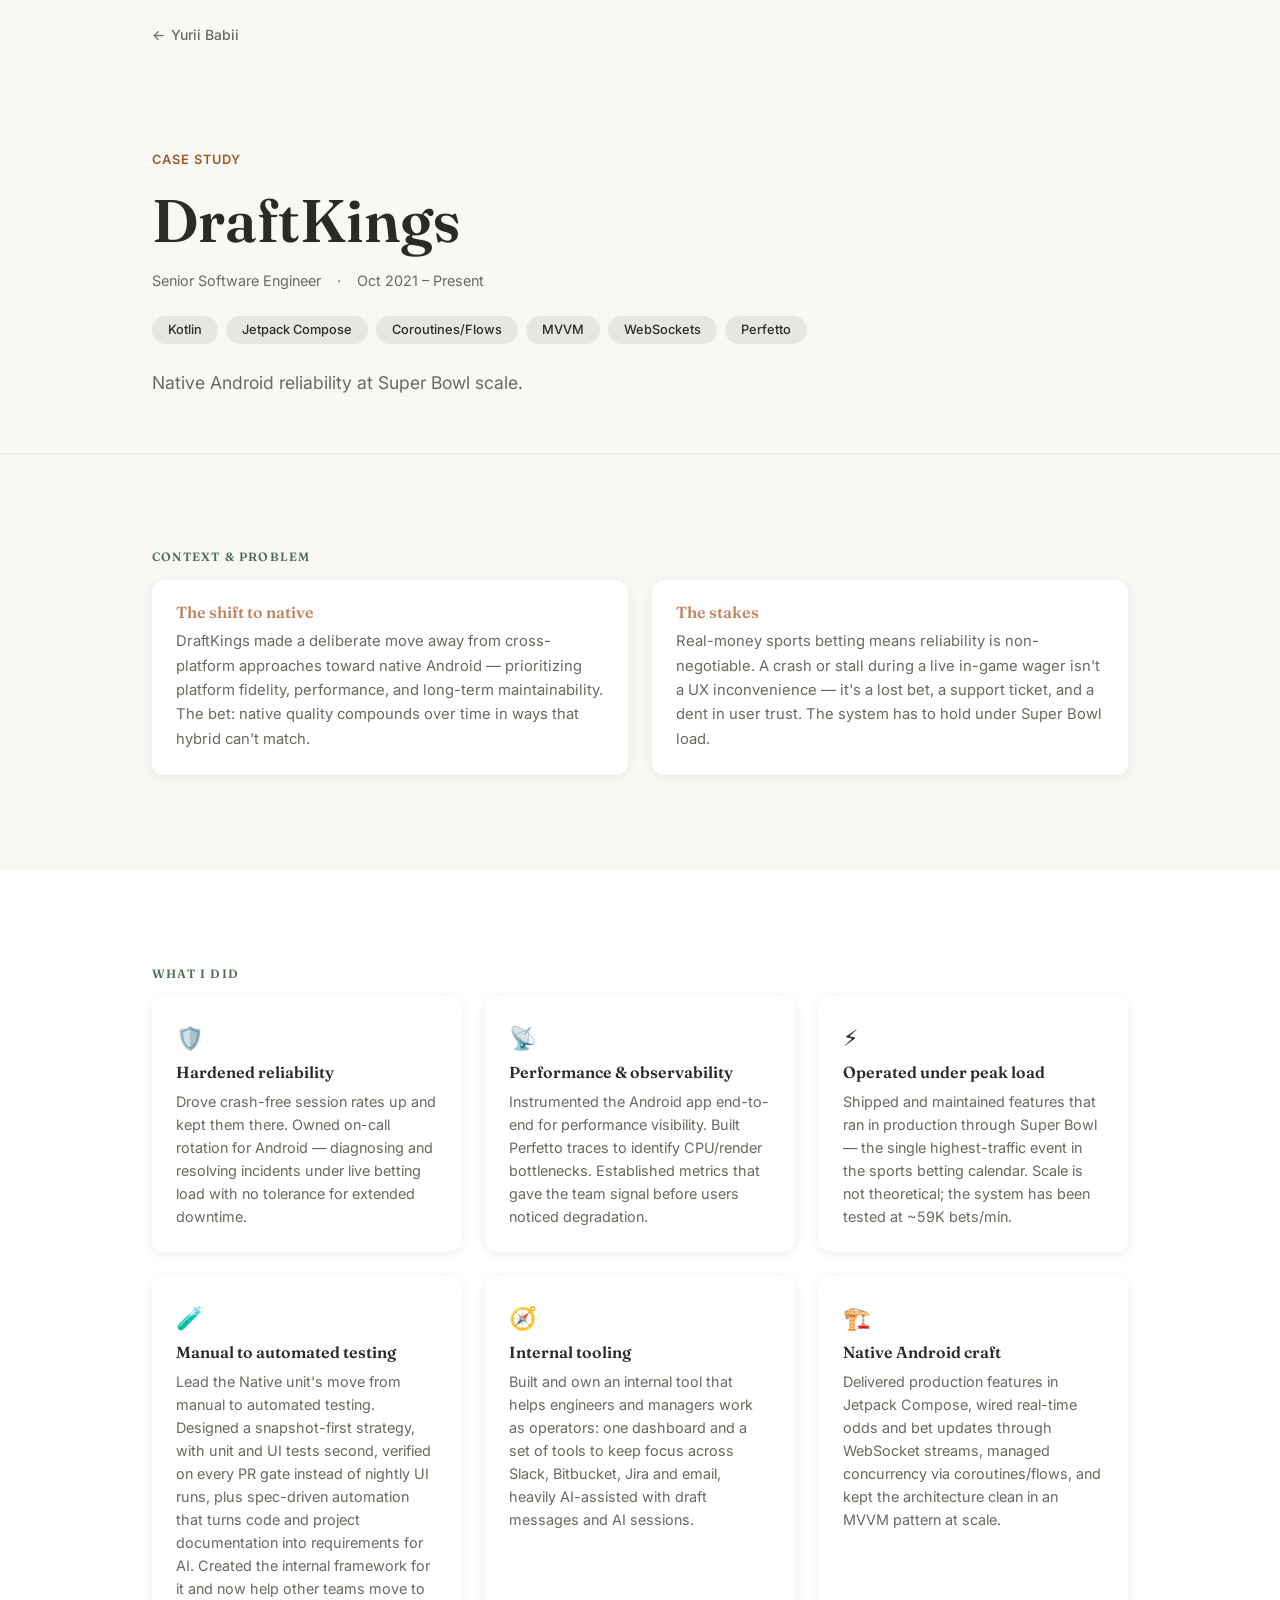
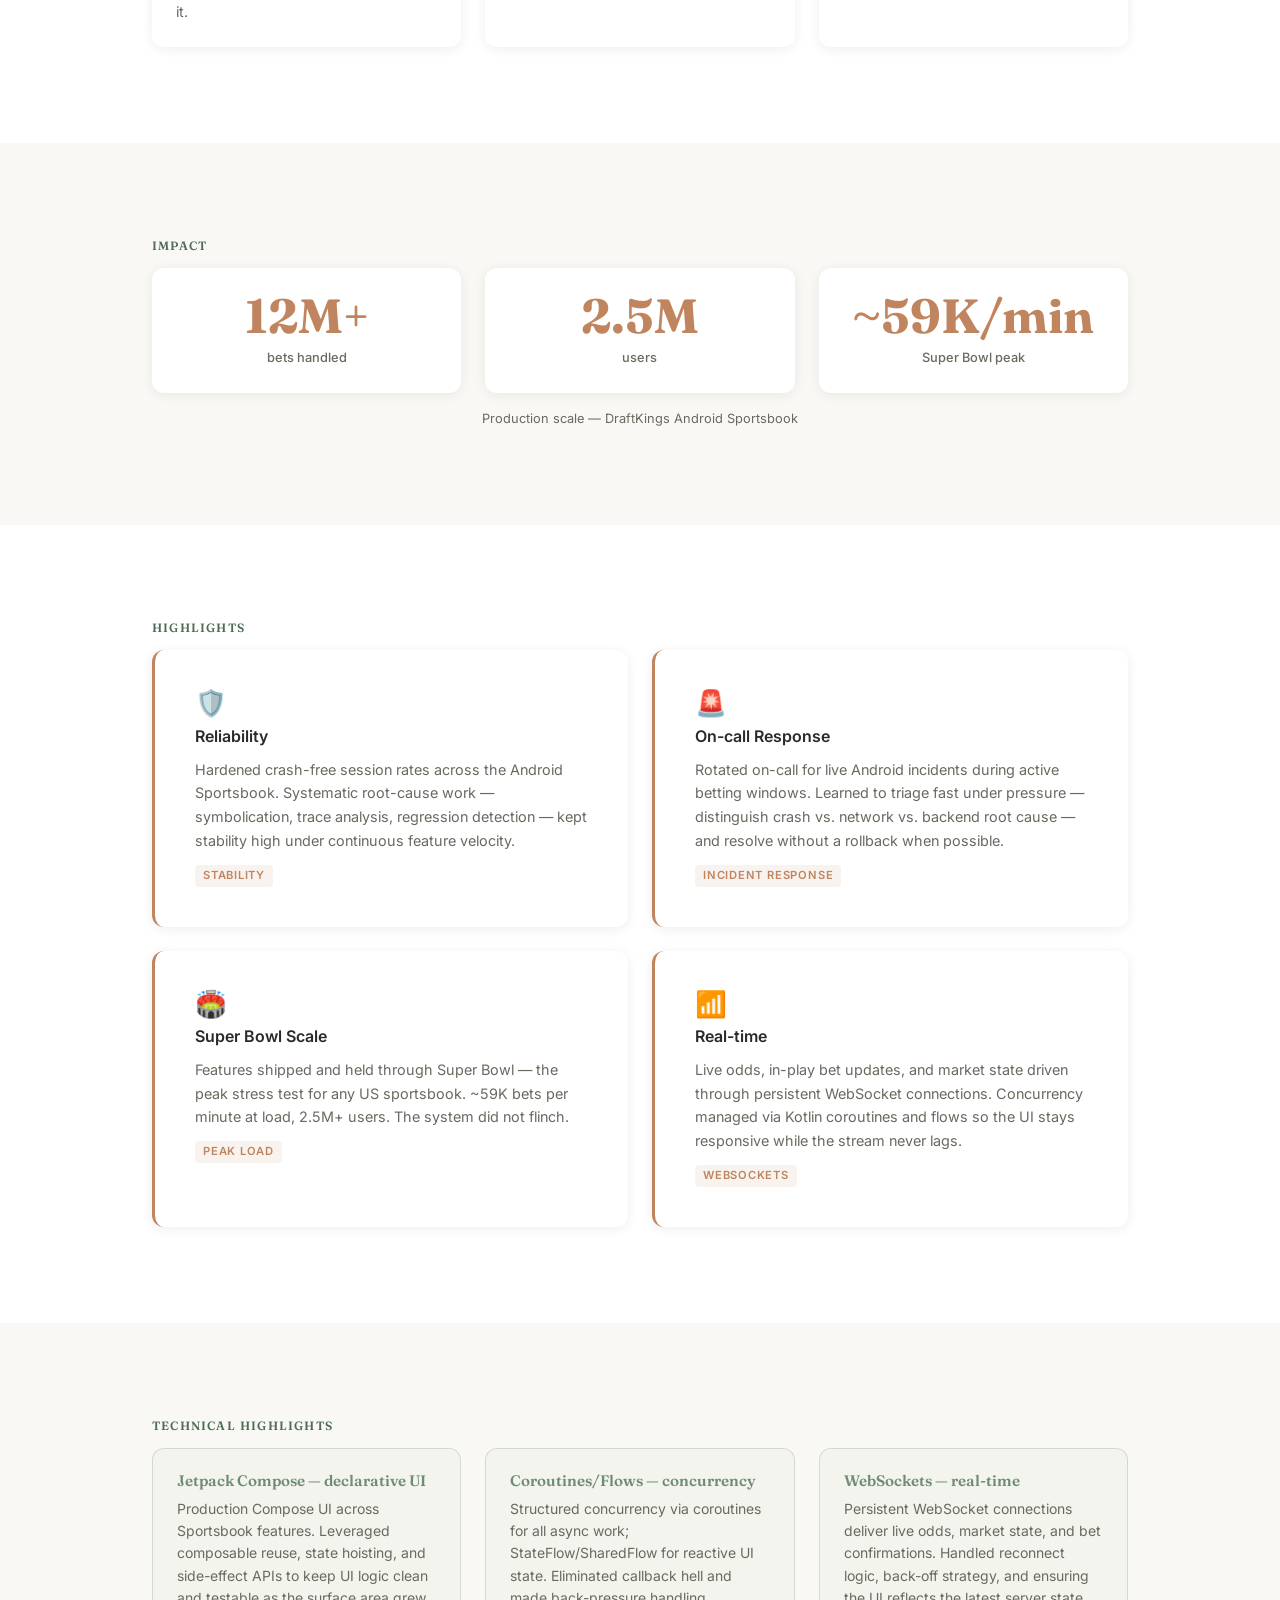
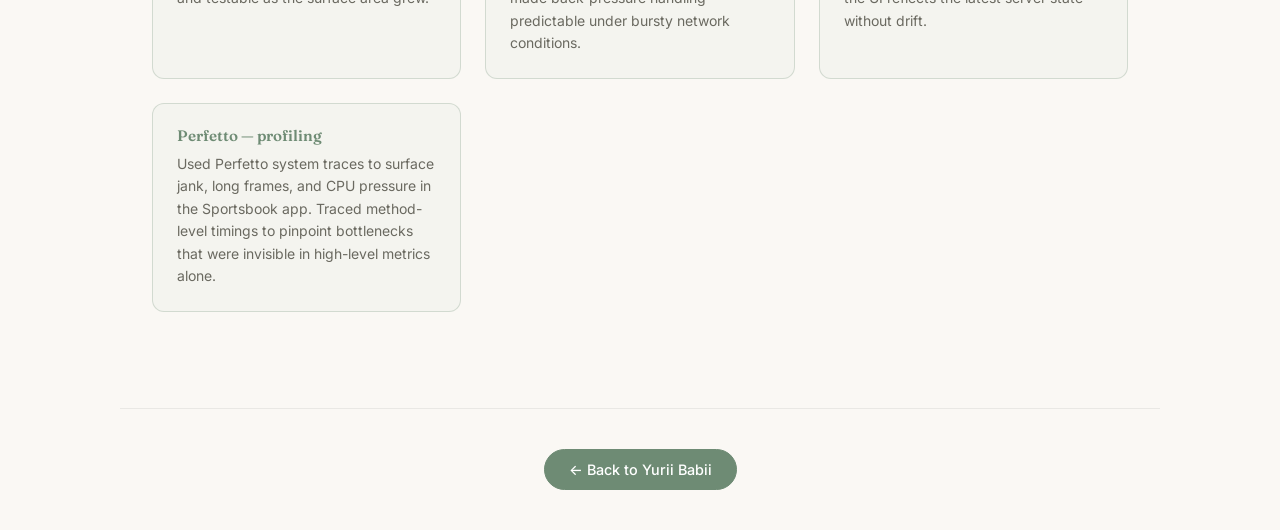
==== commit 5c0f4089: "Describe the DraftKings internal tool without naming it Co-Authored-By: Claude <noreply@anthropic.co" ====
--- a/case-studies/draftkings.html
+++ b/case-studies/draftkings.html
@@ -350,8 +350,8 @@
         </div>
         <div class="cs-action-card reveal">
           <div class="cs-action-card__icon">🧭</div>
-          <h3>WorkOS — internal tooling</h3>
-          <p>Built and own WorkOS, an internal tool that helps engineers and managers work as operators: one dashboard and a set of tools to keep focus across Slack, Bitbucket, Jira and email, heavily AI-assisted with draft messages and AI sessions.</p>
+          <h3>Internal tooling</h3>
+          <p>Built and own an internal tool that helps engineers and managers work as operators: one dashboard and a set of tools to keep focus across Slack, Bitbucket, Jira and email, heavily AI-assisted with draft messages and AI sessions.</p>
         </div>
         <div class="cs-action-card reveal">
           <div class="cs-action-card__icon">🏗️</div>
